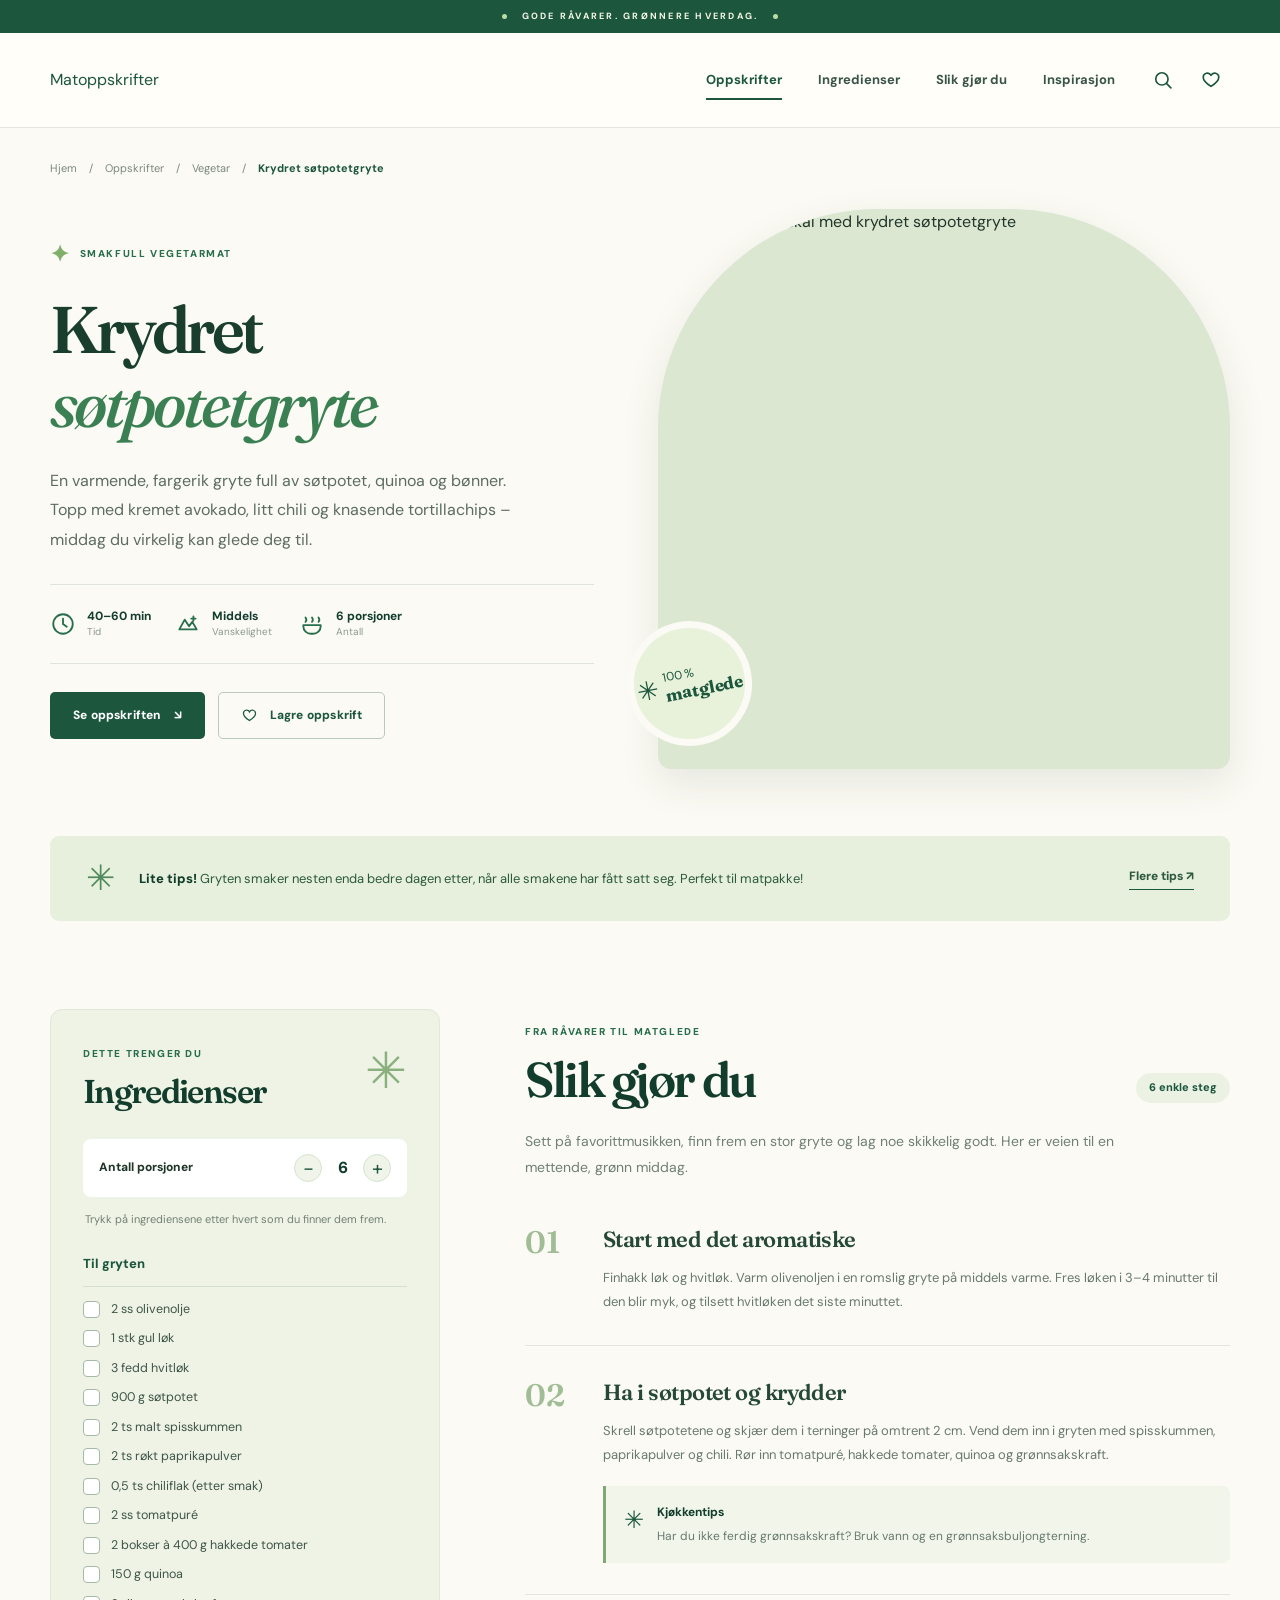
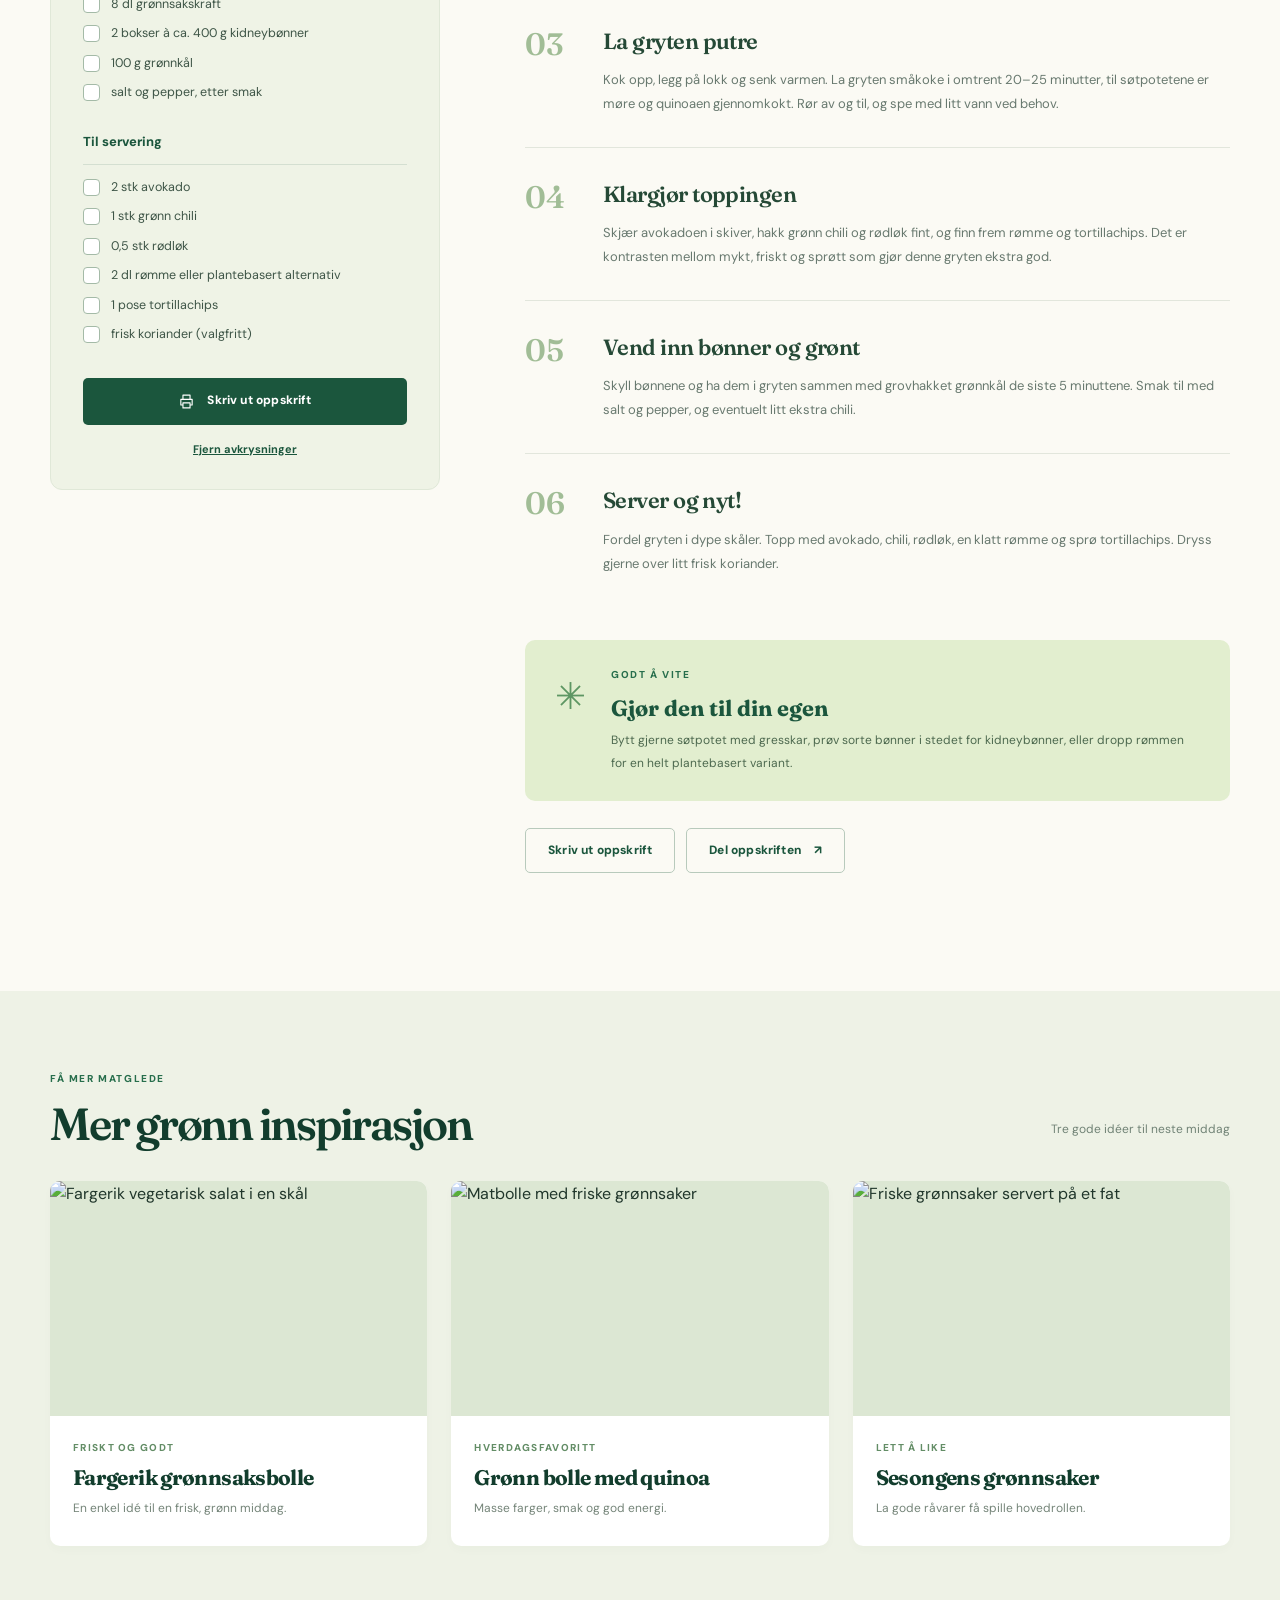
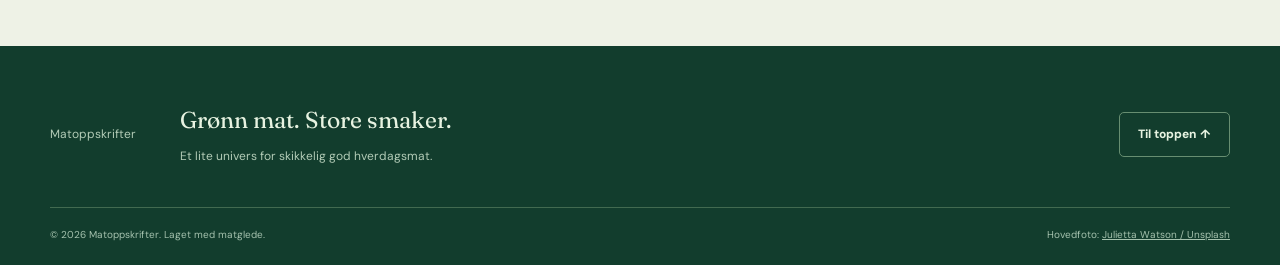
==== index.html @ de74b414 "Rename site to Matoppskrifter and remove logo" ====
<!doctype html>
<html lang="no">
<head>
  <meta charset="utf-8">
  <meta name="viewport" content="width=device-width, initial-scale=1">
  <meta name="theme-color" content="#1f5e42">
  <meta name="description" content="Lag en smakfull, krydret søtpotetgryte med quinoa, bønner og friske toppinger. Se ingredienser, fremgangsmåte og tilpass antall porsjoner.">
  <title>Krydret søtpotetgryte | Matoppskrifter</title>
  <link rel="preconnect" href="https://fonts.googleapis.com">
  <link rel="preconnect" href="https://fonts.gstatic.com" crossorigin>
  <link href="https://fonts.googleapis.com/css2?family=DM+Sans:wght@400;500;600;700&family=Fraunces:opsz,wght@9..144,500;9..144,600;9..144,700&display=swap" rel="stylesheet">
  <link rel="stylesheet" href="styles.css">
  <script src="script.js" defer></script>
</head>
<body>
  <a class="skip-link" href="#hovedinnhold">Hopp til innhold</a>
  <div class="announcement"><span class="announcement__dot" aria-hidden="true"></span> GODE RÅVARER. GRØNNERE HVERDAG. <span class="announcement__dot" aria-hidden="true"></span></div>
  <header class="site-header" id="toppen">
    <div class="header-inner container">
      <a class="brand" href="#toppen" aria-label="Matoppskrifter – til toppen"><span class="brand__name">Matoppskrifter</span></a>
      <nav class="desktop-nav" aria-label="Hovedmeny">
        <a class="nav-link nav-link--active" href="#oppskrift">Oppskrifter</a>
        <a class="nav-link" href="#ingredienser">Ingredienser</a>
        <a class="nav-link" href="#slik-gjor-du">Slik gjør du</a>
        <a class="nav-link" href="#mer-inspirasjon">Inspirasjon</a>
      </nav>
      <div class="header-actions">
        <button id="searchToggle" class="icon-button header-search-toggle" type="button" aria-expanded="false" aria-controls="searchPanel" aria-label="Søk på siden">
          <svg viewBox="0 0 24 24" fill="none" aria-hidden="true"><circle cx="10.8" cy="10.8" r="6.7" stroke="currentColor" stroke-width="1.8"/><path d="m16 16 4.6 4.6" stroke="currentColor" stroke-width="1.8" stroke-linecap="round"/></svg>
        </button>
        <button id="headerFavorite" class="icon-button header-heart" type="button" aria-label="Lagre oppskrift" aria-pressed="false">
          <svg viewBox="0 0 24 24" fill="none" aria-hidden="true"><path d="M20.5 9c0 4.6-8.5 10-8.5 10S3.5 13.6 3.5 9A4.5 4.5 0 0 1 12 6.9 4.5 4.5 0 0 1 20.5 9Z" stroke="currentColor" stroke-width="1.8" stroke-linejoin="round"/></svg>
        </button>
        <button id="menuToggle" class="icon-button mobile-toggle" type="button" aria-label="Åpne meny" aria-expanded="false" aria-controls="mobileNav">
          <svg viewBox="0 0 24 24" fill="none" aria-hidden="true"><path d="M3 7h18M3 12h18M3 17h18" stroke="currentColor" stroke-width="1.8" stroke-linecap="round"/></svg>
        </button>
      </div>
    </div>
    <form id="searchPanel" class="search-panel container" role="search" hidden>
      <label for="siteSearch">Hva leter du etter?</label>
      <div class="search-panel__row"><input id="siteSearch" type="search" placeholder="Søk etter ingrediens eller fremgangsmåte …" autocomplete="off"><button class="btn btn--dark" type="submit">Søk</button></div>
      <p id="searchResult" role="status" aria-live="polite">Søk i denne oppskriften.</p>
    </form>
    <nav id="mobileNav" class="mobile-nav" aria-label="Mobilmeny" hidden>
      <a href="#oppskrift">Oppskrifter</a><a href="#ingredienser">Ingredienser</a><a href="#slik-gjor-du">Slik gjør du</a><a href="#mer-inspirasjon">Inspirasjon</a>
    </nav>
  </header>

  <main id="hovedinnhold">
    <div class="container breadcrumbs" aria-label="Brødsmuler"><a href="#toppen">Hjem</a><span aria-hidden="true">/</span><a href="#mer-inspirasjon">Oppskrifter</a><span aria-hidden="true">/</span><a href="#oppskrift">Vegetar</a><span aria-hidden="true">/</span><span aria-current="page">Krydret søtpotetgryte</span></div>

    <section class="hero container" id="oppskrift" aria-labelledby="recipe-title">
      <div class="hero__copy">
        <div class="eyebrow"><span class="eyebrow__leaf" aria-hidden="true">✦</span> SMAKFULL VEGETARMAT</div>
        <h1 id="recipe-title">Krydret<br><em>søtpotetgryte</em></h1>
        <p class="hero__lead">En varmende, fargerik gryte full av søtpotet, quinoa og bønner. Topp med kremet avokado, litt chili og knasende tortillachips – middag du virkelig kan glede deg til.</p>
        <div class="recipe-facts" aria-label="Oppskriftsinformasjon">
          <div class="fact"><span class="fact__icon" aria-hidden="true"><svg viewBox="0 0 24 24" fill="none"><circle cx="12" cy="12" r="9" stroke="currentColor" stroke-width="1.7"/><path d="M12 7v5l3.5 2.5" stroke="currentColor" stroke-linecap="round" stroke-width="1.7"/></svg></span><span><strong>40–60 min</strong><small>Tid</small></span></div>
          <div class="fact"><span class="fact__icon" aria-hidden="true"><svg viewBox="0 0 24 24" fill="none"><path d="M4 17 9 8l4 6 3-4 4 7H4Z" stroke="currentColor" stroke-width="1.7" stroke-linejoin="round"/><path d="M17 5v4M15 7h4" stroke="currentColor" stroke-width="1.7" stroke-linecap="round"/></svg></span><span><strong>Middels</strong><small>Vanskelighet</small></span></div>
          <div class="fact"><span class="fact__icon" aria-hidden="true"><svg viewBox="0 0 24 24" fill="none"><path d="M4 13h16v1a7 7 0 0 1-7 7h-2a7 7 0 0 1-7-7v-1ZM6 10c1-1 1-2.5 0-4M12 10c1-1 1-2.5 0-4M18 10c1-1 1-2.5 0-4" stroke="currentColor" stroke-linecap="round" stroke-linejoin="round" stroke-width="1.7"/></svg></span><span><strong><span id="factServings">6</span> porsjoner</strong><small>Antall</small></span></div>
        </div>
        <div class="hero__buttons">
          <a class="btn btn--dark" href="#ingredienser">Se oppskriften <span aria-hidden="true">↘</span></a>
          <button class="btn btn--outline" id="saveRecipe" type="button" aria-pressed="false"><svg viewBox="0 0 24 24" fill="none" aria-hidden="true"><path d="M20.5 9c0 4.6-8.5 10-8.5 10S3.5 13.6 3.5 9A4.5 4.5 0 0 1 12 6.9 4.5 4.5 0 0 1 20.5 9Z" stroke="currentColor" stroke-width="1.8"/></svg><span id="saveLabel">Lagre oppskrift</span></button>
        </div>
      </div>
      <div class="hero__image-wrap">
        <img id="heroImage" class="hero__image" src="https://unsplash.com/photos/brPldWJ0jBQ/download?force=true&amp;w=1400" alt="En innbydende skål med krydret søtpotetgryte" fetchpriority="high">
        <div class="hero__image-tag"><span class="tag-sprout" aria-hidden="true">✳</span><span>100 %<br><strong>matglede</strong></span></div>
      </div>
    </section>

    <section class="quick-note container" aria-label="Tips fra kjøkkenet"><div class="quick-note__icon" aria-hidden="true">✳</div><p><strong>Lite tips!</strong> Gryten smaker nesten enda bedre dagen etter, når alle smakene har fått satt seg. Perfekt til matpakke!</p><a href="#kokketips">Flere tips <span aria-hidden="true">↗</span></a></section>

    <div class="recipe-layout container">
      <aside class="ingredients" id="ingredienser" aria-labelledby="ingredients-title">
        <div class="ingredients__top"><div><p class="section-kicker">DETTE TRENGER DU</p><h2 id="ingredients-title">Ingredienser</h2></div><span class="ingredients__drawing" aria-hidden="true">✳</span></div>
        <div class="servings-control"><span>Antall porsjoner</span><div class="stepper" role="group" aria-label="Velg antall porsjoner"><button id="minusServing" type="button" aria-label="Færre porsjoner">−</button><output id="servingsOutput" aria-live="polite">6</output><button id="plusServing" type="button" aria-label="Flere porsjoner">+</button></div></div>
        <p class="ingredient-hint">Trykk på ingrediensene etter hvert som du finner dem frem.</p>
        <div id="ingredientGroups" class="ingredient-groups"></div>
        <div class="ingredients__actions"><button class="btn btn--dark btn--full" type="button" id="printIngredients"><svg viewBox="0 0 24 24" fill="none" aria-hidden="true"><path d="M7 9V3h10v6M7 17H4V9h16v8h-3M7 14h10v7H7v-7Z" stroke="currentColor" stroke-width="1.6" stroke-linecap="round" stroke-linejoin="round"/></svg> Skriv ut oppskrift</button><button class="text-button" type="button" id="resetChecklist">Fjern avkrysninger</button></div>
      </aside>

      <article class="instructions" id="slik-gjor-du" aria-labelledby="instructions-title">
        <p class="section-kicker">FRA RÅVARER TIL MATGLEDE</p>
        <div class="instructions__head"><h2 id="instructions-title">Slik gjør du</h2><span class="instructions__count">6 enkle steg</span></div>
        <p class="instructions__intro">Sett på favorittmusikken, finn frem en stor gryte og lag noe skikkelig godt. Her er veien til en mettende, grønn middag.</p>
        <div class="steps">
          <section class="step" id="steg-1"><div class="step__number">01</div><div class="step__body"><h3>Start med det aromatiske</h3><p>Finhakk løk og hvitløk. Varm olivenoljen i en romslig gryte på middels varme. Fres løken i 3–4 minutter til den blir myk, og tilsett hvitløken det siste minuttet.</p></div></section>
          <section class="step" id="steg-2"><div class="step__number">02</div><div class="step__body"><h3>Ha i søtpotet og krydder</h3><p>Skrell søtpotetene og skjær dem i terninger på omtrent 2 cm. Vend dem inn i gryten med spisskummen, paprikapulver og chili. Rør inn tomatpuré, hakkede tomater, quinoa og grønnsakskraft.</p><div class="inline-tip"><span aria-hidden="true">✳</span><p><strong>Kjøkkentips</strong> Har du ikke ferdig grønnsakskraft? Bruk vann og en grønnsaksbuljongterning.</p></div></div></section>
          <section class="step" id="steg-3"><div class="step__number">03</div><div class="step__body"><h3>La gryten putre</h3><p>Kok opp, legg på lokk og senk varmen. La gryten småkoke i omtrent 20–25 minutter, til søtpotetene er møre og quinoaen gjennomkokt. Rør av og til, og spe med litt vann ved behov.</p></div></section>
          <section class="step" id="steg-4"><div class="step__number">04</div><div class="step__body"><h3>Klargjør toppingen</h3><p>Skjær avokadoen i skiver, hakk grønn chili og rødløk fint, og finn frem rømme og tortillachips. Det er kontrasten mellom mykt, friskt og sprøtt som gjør denne gryten ekstra god.</p></div></section>
          <section class="step" id="steg-5"><div class="step__number">05</div><div class="step__body"><h3>Vend inn bønner og grønt</h3><p>Skyll bønnene og ha dem i gryten sammen med grovhakket grønnkål de siste 5 minuttene. Smak til med salt og pepper, og eventuelt litt ekstra chili.</p></div></section>
          <section class="step step--last" id="steg-6"><div class="step__number">06</div><div class="step__body"><h3>Server og nyt!</h3><p>Fordel gryten i dype skåler. Topp med avokado, chili, rødløk, en klatt rømme og sprø tortillachips. Dryss gjerne over litt frisk koriander.</p></div></section>
        </div>
        <div class="finish-card" id="kokketips"><div class="finish-card__flower" aria-hidden="true">✳</div><div><p class="section-kicker">GODT Å VITE</p><h3>Gjør den til din egen</h3><p>Bytt gjerne søtpotet med gresskar, prøv sorte bønner i stedet for kidneybønner, eller dropp rømmen for en helt plantebasert variant.</p></div></div>
        <div class="article-bottom-actions"><button type="button" class="btn btn--outline" id="printRecipe">Skriv ut oppskrift</button><button type="button" class="btn btn--outline" id="shareRecipe">Del oppskriften <span aria-hidden="true">↗</span></button></div>
      </article>
    </div>

    <section class="more-recipes" id="mer-inspirasjon" aria-labelledby="inspiration-title"><div class="container"><div class="more-recipes__heading"><div><p class="section-kicker">FÅ MER MATGLEDE</p><h2 id="inspiration-title">Mer grønn inspirasjon</h2></div><p>Tre gode idéer til neste middag</p></div><div class="recipe-cards">
      <article class="recipe-card"><div class="recipe-card__photo"><img loading="lazy" src="https://images.unsplash.com/photo-1512621776951-a57141f2eefd?auto=format&amp;fit=crop&amp;w=720&amp;q=80" alt="Fargerik vegetarisk salat i en skål"></div><div class="recipe-card__text"><span>FRISKT OG GODT</span><h3>Fargerik grønnsaksbolle</h3><p>En enkel idé til en frisk, grønn middag.</p></div></article>
      <article class="recipe-card"><div class="recipe-card__photo"><img loading="lazy" src="https://images.unsplash.com/photo-1546069901-ba9599a7e63c?auto=format&amp;fit=crop&amp;w=720&amp;q=80" alt="Matbolle med friske grønnsaker"></div><div class="recipe-card__text"><span>HVERDAGSFAVORITT</span><h3>Grønn bolle med quinoa</h3><p>Masse farger, smak og god energi.</p></div></article>
      <article class="recipe-card"><div class="recipe-card__photo"><img loading="lazy" src="https://images.unsplash.com/photo-1547592180-85f173990554?auto=format&amp;fit=crop&amp;w=720&amp;q=80" alt="Friske grønnsaker servert på et fat"></div><div class="recipe-card__text"><span>LETT Å LIKE</span><h3>Sesongens grønnsaker</h3><p>La gode råvarer få spille hovedrollen.</p></div></article>
    </div></div></section>
  </main>

  <footer class="site-footer"><div class="container footer-main"><a class="brand brand--footer" href="#toppen"><span class="brand__name">Matoppskrifter</span></a><div><p>Grønn mat. Store smaker.</p><span>Et lite univers for skikkelig god hverdagsmat.</span></div><a href="#toppen" class="back-to-top">Til toppen ↑</a></div><div class="container footer-bottom"><span>© <span id="year"></span> Matoppskrifter. Laget med matglede.</span><span>Hovedfoto: <a href="https://unsplash.com/photos/brPldWJ0jBQ" target="_blank" rel="noopener noreferrer">Julietta Watson / Unsplash</a></span></div></footer>
  <div id="toast" class="toast" role="status" aria-live="polite"></div>
</body>
</html>
---- styles.css ----
:root{
  --green:#1b563d;--green-2:#276e4c;--deep:#123d2d;--lime:#d7ebba;
  --cream:#fbfaf4;--ivory:#f5f4e9;--sage:#edf3e6;--border:#dedfd4;
  --ink:#20362b;--muted:#61736a;--white:#fff;--shadow:0 18px 50px rgba(28,65,42,.10);
  --serif:"Fraunces",Georgia,serif;--sans:"DM Sans",Arial,sans-serif;
}
*{box-sizing:border-box}
html{scroll-behavior:smooth;scroll-padding-top:110px}
body{margin:0;background:var(--cream);color:var(--ink);font:16px/1.6 var(--sans);-webkit-font-smoothing:antialiased}
button,input{font:inherit}
button{cursor:pointer}
a{color:inherit;text-decoration:none}
img,svg{display:block;max-width:100%}
a:focus-visible,button:focus-visible,input:focus-visible{outline:3px solid #87b96f;outline-offset:4px}
[hidden]{display:none!important}
.container{width:min(1180px,calc(100% - 64px));margin-inline:auto}
.skip-link{position:absolute;left:12px;top:-90px;background:var(--deep);color:white;padding:12px 20px;z-index:1000}
.skip-link:focus{top:12px}
.announcement{height:33px;display:flex;align-items:center;justify-content:center;gap:15px;background:var(--green);color:#f5f7e9;font-size:9px;font-weight:700;letter-spacing:.25em}
.announcement__dot{width:5px;height:5px;background:#b9dda5;border-radius:50%}
.site-header{position:relative;z-index:20;background:#fffef9;border-bottom:1px solid #e5e7dd}
.header-inner{min-height:94px;display:flex;align-items:center;justify-content:space-between;gap:28px}
.brand{display:flex;align-items:center;gap:9px;flex-shrink:0;color:var(--green)}
.brand__icon{display:grid;place-items:center;width:49px;height:49px}
.brand__icon svg{width:46px;height:46px}
.brand__words{display:flex;flex-direction:column;line-height:.9}
.brand__words strong{font-family:var(--serif);font-size:33px;font-weight:700;letter-spacing:-.065em}
.brand__words small{font-size:9px;font-weight:700;letter-spacing:.36em;margin-top:7px}
.desktop-nav{display:flex;align-items:center;gap:36px;margin-left:auto}
.nav-link{position:relative;white-space:nowrap;font-weight:700;color:#395448;font-size:13px;padding:12px 0;transition:color .2s}
.nav-link:hover,.nav-link--active{color:var(--green)}
.nav-link--active:after,.nav-link:hover:after{content:"";position:absolute;left:0;bottom:2px;width:100%;height:2px;background:var(--green)}
.header-actions{display:flex;gap:9px;align-items:center}
.icon-button{display:grid;place-items:center;width:39px;height:39px;border:0;background:transparent;color:var(--green);border-radius:50%;transition:background .2s}
.icon-button:hover{background:var(--sage)}
.icon-button svg{width:22px;height:22px}
.header-heart[aria-pressed="true"] svg{fill:#c3deaf}
.mobile-toggle{display:none}
.search-panel{padding:0 0 20px}
.search-panel label{display:block;font-size:12px;font-weight:800;margin-bottom:7px}
.search-panel__row{display:flex;gap:10px}
.search-panel input{width:100%;padding:13px 17px;background:#fff;border:1px solid var(--border);border-radius:9px}
.search-panel p{font-size:12px;margin:6px 0 0;color:var(--muted)}
.mobile-nav{padding:10px 30px 20px;border-top:1px solid var(--border);background:#fff}
.mobile-nav a{display:block;padding:11px 0;border-bottom:1px solid var(--border);font-weight:700}
.breadcrumbs{min-height:81px;display:flex;align-items:center;gap:12px;flex-wrap:wrap;color:#7a8880;font-size:11px}
.breadcrumbs a:hover{color:var(--green);text-decoration:underline}
.breadcrumbs [aria-current]{color:var(--green);font-weight:700}
.hero{display:grid;grid-template-columns:1fr 1.05fr;gap:64px;align-items:center;padding-bottom:67px}
.hero__copy{padding:19px 0 22px}
.eyebrow,.section-kicker{font-size:10px;color:var(--green-2);font-weight:800;letter-spacing:.16em}
.eyebrow{display:flex;align-items:center;gap:9px;margin-bottom:21px}
.eyebrow__leaf{color:#7faf6b;font-size:23px}
.hero h1{font-family:var(--serif);font-size:clamp(48px,5.15vw,77px);line-height:1.12;letter-spacing:-.055em;font-weight:600;margin:0 0 25px;color:#193e2d}
.hero h1 em{font-weight:500;color:#3b8053}
.hero__lead{font-size:16px;line-height:1.84;max-width:490px;color:#5c6d60;margin:0 0 30px}
.recipe-facts{display:flex;gap:24px;align-items:center;flex-wrap:wrap;padding:23px 0;border-top:1px solid #dfe5d9;border-bottom:1px solid #dfe5d9;margin-bottom:28px}
.fact{display:flex;align-items:center;gap:9px;min-width:100px}
.fact__icon{width:28px;color:var(--green-2)}
.fact__icon svg{width:26px;height:26px}
.fact strong{display:block;color:var(--deep);font-size:12px;line-height:1.35}
.fact small{display:block;color:#8b9990;font-size:10px}
.hero__buttons{display:flex;gap:13px;flex-wrap:wrap}
.btn{border:1px solid transparent;border-radius:5px;display:inline-flex;justify-content:center;align-items:center;gap:12px;padding:14px 22px;font-size:12px;letter-spacing:.015em;font-weight:800;line-height:1.3;white-space:nowrap;transition:background .2s,transform .2s,color .2s}
.btn:hover{transform:translateY(-2px)}
.btn--dark{background:var(--green);color:#fff}
.btn--dark:hover{background:var(--deep)}
.btn--outline{color:var(--green);background:transparent;border-color:#b8cabc}
.btn--outline:hover{background:#f0f6e9}
.btn svg{height:17px;width:17px}
.btn[aria-pressed="true"]{background:var(--sage)}
.hero__image-wrap{position:relative;min-height:560px;height:100%;max-height:635px}
.hero__image{width:100%;height:100%;min-height:560px;object-fit:cover;border-radius:220px 220px 13px 13px;background:#dce7d1;box-shadow:0 14px 38px rgba(35,73,46,.1)}
.hero__image-tag{position:absolute;bottom:23px;left:-31px;background:#e8f1da;width:125px;height:125px;display:flex;align-items:center;justify-content:center;gap:5px;border:7px solid var(--cream);border-radius:50%;transform:rotate(-11deg);color:var(--green);font-size:12px;line-height:1.15}
.hero__image-tag strong{font-family:var(--serif);font-size:17px;font-weight:700}
.tag-sprout{font-size:26px}
.quick-note{background:#e7f0dc;display:flex;align-items:center;gap:24px;padding:25px 36px;margin-bottom:88px;border-radius:9px;color:#2d5a3c}
.quick-note__icon{font-size:35px;line-height:1;color:#508b5d}
.quick-note p{font-size:13px;line-height:1.65;margin:0;flex:1}
.quick-note p strong{font-weight:800;color:var(--deep)}
.quick-note a{white-space:nowrap;font-size:12px;font-weight:800;border-bottom:1px solid var(--green);padding-bottom:3px}
.recipe-layout{display:grid;grid-template-columns:390px minmax(0,1fr);gap:85px;align-items:start;padding-bottom:118px}
.ingredients{background:#eff3e6;border:1px solid #e0e8d8;border-radius:12px;padding:36px 32px 30px;position:relative}
.ingredients__top{display:flex;justify-content:space-between;align-items:start;gap:12px}
.section-kicker{margin:0 0 10px}
.ingredients h2,.instructions h2,.more-recipes h2{font-family:var(--serif);font-weight:600;letter-spacing:-.05em;line-height:1.2;color:var(--deep)}
.ingredients h2{font-size:33px;margin:0 0 27px}
.ingredients__drawing{font-size:50px;color:#8ab17d;line-height:1}
.servings-control{padding:15px 16px;border-radius:8px;background:#fff;display:flex;justify-content:space-between;align-items:center;gap:16px}
.servings-control>span{font-size:12px;font-weight:800}
.stepper{display:flex;align-items:center;gap:12px}
.stepper button{display:grid;place-items:center;background:#f0f4e9;color:var(--green);border:1px solid #d5e3d2;border-radius:50%;width:28px;height:28px;font-size:20px;line-height:1}
.stepper button:hover{background:#dcecd1}
.stepper button:disabled{cursor:not-allowed;opacity:.4}
.stepper output{font-weight:800;color:var(--deep);width:17px;text-align:center}
.ingredient-hint{font-size:11px;color:#718173;margin:14px 2px 26px}
.ingredient-group{margin-bottom:30px}
.ingredient-group h3{font-weight:800;color:var(--green);font-size:13px;margin:0 0 14px;padding-bottom:11px;border-bottom:1px solid #d4dfd1}
.ingredient-item{display:flex;align-items:flex-start;gap:11px;margin:12px 0;cursor:pointer;line-height:1.4;font-size:12.5px;color:#3e5547}
.ingredient-item input{appearance:none;-webkit-appearance:none;flex:0 0 auto;width:17px;height:17px;margin:0;background:#fff;border:1.5px solid #a4baa7;border-radius:4px;cursor:pointer;position:relative}
.ingredient-item input:checked{background:var(--green);border-color:var(--green)}
.ingredient-item input:checked:after{content:"";position:absolute;left:4px;top:1px;width:5px;height:9px;border:solid #fff;border-width:0 2px 2px 0;transform:rotate(45deg)}
.ingredient-item input:checked+span{color:#91a393;text-decoration:line-through}
.ingredient-amount{font-weight:800;color:var(--deep)}
.ingredients__actions{padding-top:4px}
.btn--full{width:100%}
.text-button{display:block;margin:15px auto 0;border:0;background:none;color:var(--green);font-weight:700;font-size:11px;text-decoration:underline}
.instructions{min-width:0;padding-top:15px}
.instructions__head{display:flex;align-items:end;justify-content:space-between;gap:20px}
.instructions h2{font-size:clamp(37px,4vw,49px);margin:0}
.instructions__count{font-size:11px;font-weight:800;background:#ebf2e3;color:var(--green);border-radius:40px;padding:6px 13px;white-space:nowrap;margin-bottom:6px}
.instructions__intro{margin:20px 0 30px;color:#708075;font-size:14px;line-height:1.85;max-width:650px}
.step{display:grid;grid-template-columns:57px 1fr;gap:21px;padding:29px 0 31px;border-bottom:1px solid #e2e6dc}
.step:first-child{padding-top:11px}
.step--last{border-bottom:0}
.step__number{font-family:var(--serif);font-size:31px;font-weight:600;color:#a1bd96;line-height:1.3}
.step h3{font-family:var(--serif);font-size:22px;letter-spacing:-.025em;color:#254936;font-weight:600;margin:0 0 9px}
.step p{margin:0;color:#68796f;font-size:13px;line-height:1.85}
.inline-tip{background:#f2f6ea;border-left:3px solid #80a876;padding:15px 18px;margin-top:19px;display:flex;gap:13px;border-radius:0 7px 7px 0}
.inline-tip>span{font-size:24px;color:var(--green)}
.inline-tip p{font-size:12px}
.inline-tip strong{color:var(--deep);display:block;margin-bottom:2px}
.finish-card{display:flex;gap:25px;background:#e2eecf;padding:27px 30px;border-radius:10px;margin-top:33px}
.finish-card__flower{font-size:37px;color:#5d9663}
.finish-card h3{font-family:var(--serif);font-size:22px;line-height:1.4;color:var(--green);margin:0 0 6px}
.finish-card p:last-child{font-size:12px;color:#4d694f;margin:0;line-height:1.85}
.article-bottom-actions{display:flex;gap:11px;flex-wrap:wrap;margin-top:27px}
.more-recipes{background:#eef2e6;padding:80px 0 100px}
.more-recipes__heading{display:flex;align-items:end;justify-content:space-between;margin-bottom:30px;gap:20px}
.more-recipes h2{font-size:clamp(33px,4vw,45px);margin:0}
.more-recipes__heading>p{font-size:12px;color:#718376}
.recipe-cards{display:grid;grid-template-columns:repeat(3,minmax(0,1fr));gap:24px}
.recipe-card{background:#fff;border-radius:10px;overflow:hidden;box-shadow:0 4px 10px rgba(35,67,40,.025)}
.recipe-card__photo{height:235px;background:#dce7d3;overflow:hidden}
.recipe-card__photo img{width:100%;height:100%;object-fit:cover;transition:transform .3s}
.recipe-card:hover img{transform:scale(1.035)}
.recipe-card__text{padding:24px 23px 28px}
.recipe-card__text span{display:block;font-size:10px;letter-spacing:.13em;font-weight:800;color:#638d66;margin-bottom:8px}
.recipe-card__text h3{font-family:var(--serif);font-size:21px;line-height:1.25;letter-spacing:-.03em;color:var(--deep);margin:0 0 8px}
.recipe-card__text p{font-size:12px;color:#758579;line-height:1.6;margin:0}
.site-footer{background:var(--deep);color:#e7f3e1}
.footer-main{padding:56px 0 40px;display:flex;align-items:center;gap:44px}
.brand--footer{color:#f0f8e9}
.brand--footer .brand__icon{font-size:40px}
.footer-main>div{flex:1}
.footer-main p{font-family:var(--serif);font-size:23px;margin:0 0 3px}
.footer-main span:not(.brand__words):not(.brand__icon){font-size:12px;color:#b2cbb6}
.back-to-top{font-size:12px;font-weight:800;border:1px solid #678e71;padding:12px 18px;border-radius:5px}
.back-to-top:hover{background:#285a3c}
.footer-bottom{border-top:1px solid #426a50;padding:19px 0 22px;display:flex;justify-content:space-between;gap:20px;flex-wrap:wrap;color:#a5c2ae;font-size:10px}
.footer-bottom a{text-decoration:underline}
.toast{position:fixed;bottom:22px;left:50%;transform:translate(-50%,14px);border-radius:7px;padding:12px 20px;background:#1b563d;color:#fff;box-shadow:var(--shadow);font-size:13px;font-weight:700;z-index:90;opacity:0;pointer-events:none;transition:opacity .25s,transform .25s;max-width:calc(100% - 30px);text-align:center}
.toast--visible{opacity:1;transform:translate(-50%,0)}
@media(max-width:1050px){
  .desktop-nav{gap:19px}
  .hero{gap:35px}
  .hero h1{font-size:clamp(44px,5.2vw,64px)}
  .recipe-layout{grid-template-columns:335px minmax(0,1fr);gap:46px}
  .ingredients{padding:30px 24px}
  .recipe-facts{gap:15px}
  .hero__image-wrap,.hero__image{min-height:510px}
}
@media(max-width:760px){
  html{scroll-padding-top:70px}
  .container{width:min(100% - 34px,560px)}
  .announcement{font-size:8px;height:30px;letter-spacing:.14em}
  .header-inner{min-height:74px}
  .brand__icon{width:38px;height:38px}
  .brand__icon svg{width:38px;height:38px}
  .brand__words strong{font-size:26px}
  .brand__words small{font-size:7px}
  .desktop-nav{display:none}
  .mobile-toggle{display:grid}
  .breadcrumbs{min-height:61px;font-size:10px;gap:8px}
  .hero{grid-template-columns:1fr;gap:25px;padding-bottom:41px}
  .hero__copy{padding:0}
  .hero h1{font-size:clamp(45px,9vw,64px)}
  .hero__lead{font-size:14px;margin-bottom:23px}
  .recipe-facts{gap:13px;justify-content:space-between;margin-bottom:22px}
  .fact{min-width:auto;gap:6px}
  .fact__icon,.fact__icon svg{width:22px;height:22px}
  .fact strong{font-size:10px}
  .fact small{font-size:9px}
  .hero__image-wrap{min-height:340px;height:390px;max-height:none;margin-top:8px}
  .hero__image{height:100%;min-height:0;border-radius:180px 180px 12px 12px}
  .hero__image-tag{left:-8px;bottom:15px;width:95px;height:95px;border-width:5px;font-size:10px}
  .hero__image-tag strong{font-size:13px}
  .quick-note{padding:20px 21px;margin-bottom:55px;gap:11px;align-items:start;flex-wrap:wrap}
  .quick-note__icon{font-size:24px}
  .quick-note p{font-size:12px;flex:1 1 70%}
  .quick-note a{margin-left:35px}
  .recipe-layout{display:flex;flex-direction:column;gap:48px;padding-bottom:70px}
  .ingredients{width:100%}
  .instructions{padding-top:0;width:100%}
  .instructions__intro{margin:14px 0 22px}
  .step{grid-template-columns:46px 1fr;gap:11px;padding:23px 0}
  .step__number{font-size:27px}
  .step h3{font-size:21px}
  .more-recipes{padding:55px 0 70px}
  .more-recipes__heading{align-items:start;flex-direction:column;gap:0}
  .recipe-cards{grid-template-columns:1fr;gap:18px}
  .recipe-card__photo{height:230px}
  .footer-main{flex-wrap:wrap;gap:22px;padding:40px 0}
  .footer-main>div{flex:1 1 60%}
  .back-to-top{margin-left:auto}
}
@media(max-width:400px){
  .container{width:calc(100% - 28px)}
  .hero__buttons .btn{flex:1}
  .btn{padding:12px 15px}
  .recipe-facts{gap:8px}
  .fact__icon{display:none}
  .ingredients{padding:28px 21px}
  .ingredients h2{font-size:29px}
  .hero__image-wrap{height:330px;min-height:330px}
  .finish-card{padding:20px;gap:14px}
}
@media(prefers-reduced-motion:reduce){
  *,*:before,*:after{scroll-behavior:auto!important;transition-duration:.01ms!important;animation-duration:.01ms!important}
}
@media print{
  @page{margin:16mm}
  body{background:#fff;color:#111;font-size:11pt}
  .announcement,.site-header,.breadcrumbs,.hero__image-wrap,.hero__buttons,.quick-note,.more-recipes,.site-footer,.toast,.ingredients__actions,.article-bottom-actions,.servings-control,.ingredient-hint{display:none!important}
  .container{width:100%;max-width:none}
  .hero{display:block;padding:0 0 10px}
  .hero h1{font-size:32pt;margin:0 0 10px}
  .hero__lead{max-width:none}
  .recipe-facts{padding:5px 0;margin-bottom:15px}
  .recipe-layout{display:block;padding:0}
  .ingredients{padding:0;background:#fff;border:0;margin-bottom:20px}
  .ingredients h2{font-size:23pt;margin:0 0 9px}
  .ingredient-group{display:inline-block;vertical-align:top;width:46%;margin:0 3% 14px 0}
  .ingredient-item{margin:5px 0}
  .ingredients__drawing,.inline-tip,.finish-card{display:none}
  .instructions h2{font-size:24pt}
  .instructions__intro{margin:5px 0}
  .step{padding:9px 0;break-inside:avoid}
  .step p{font-size:10pt}
  .step h3{font-size:12pt}
}
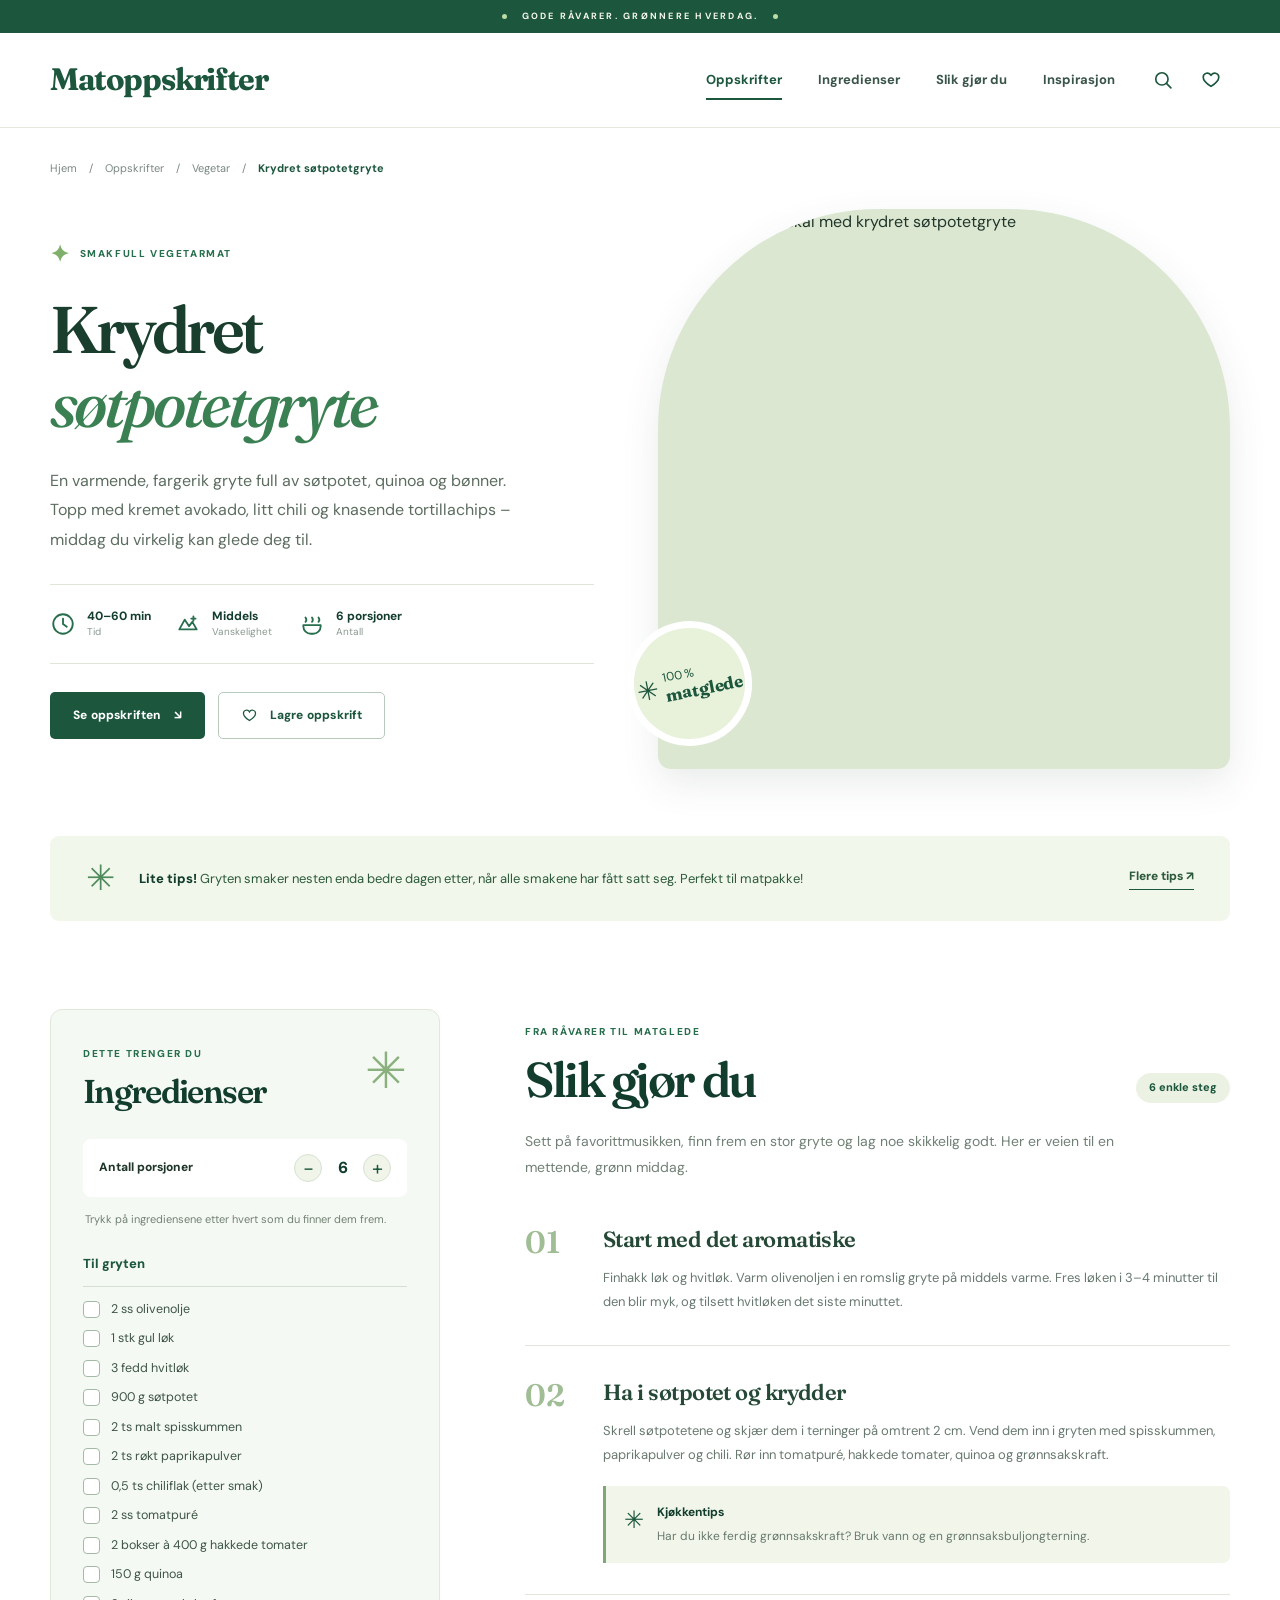
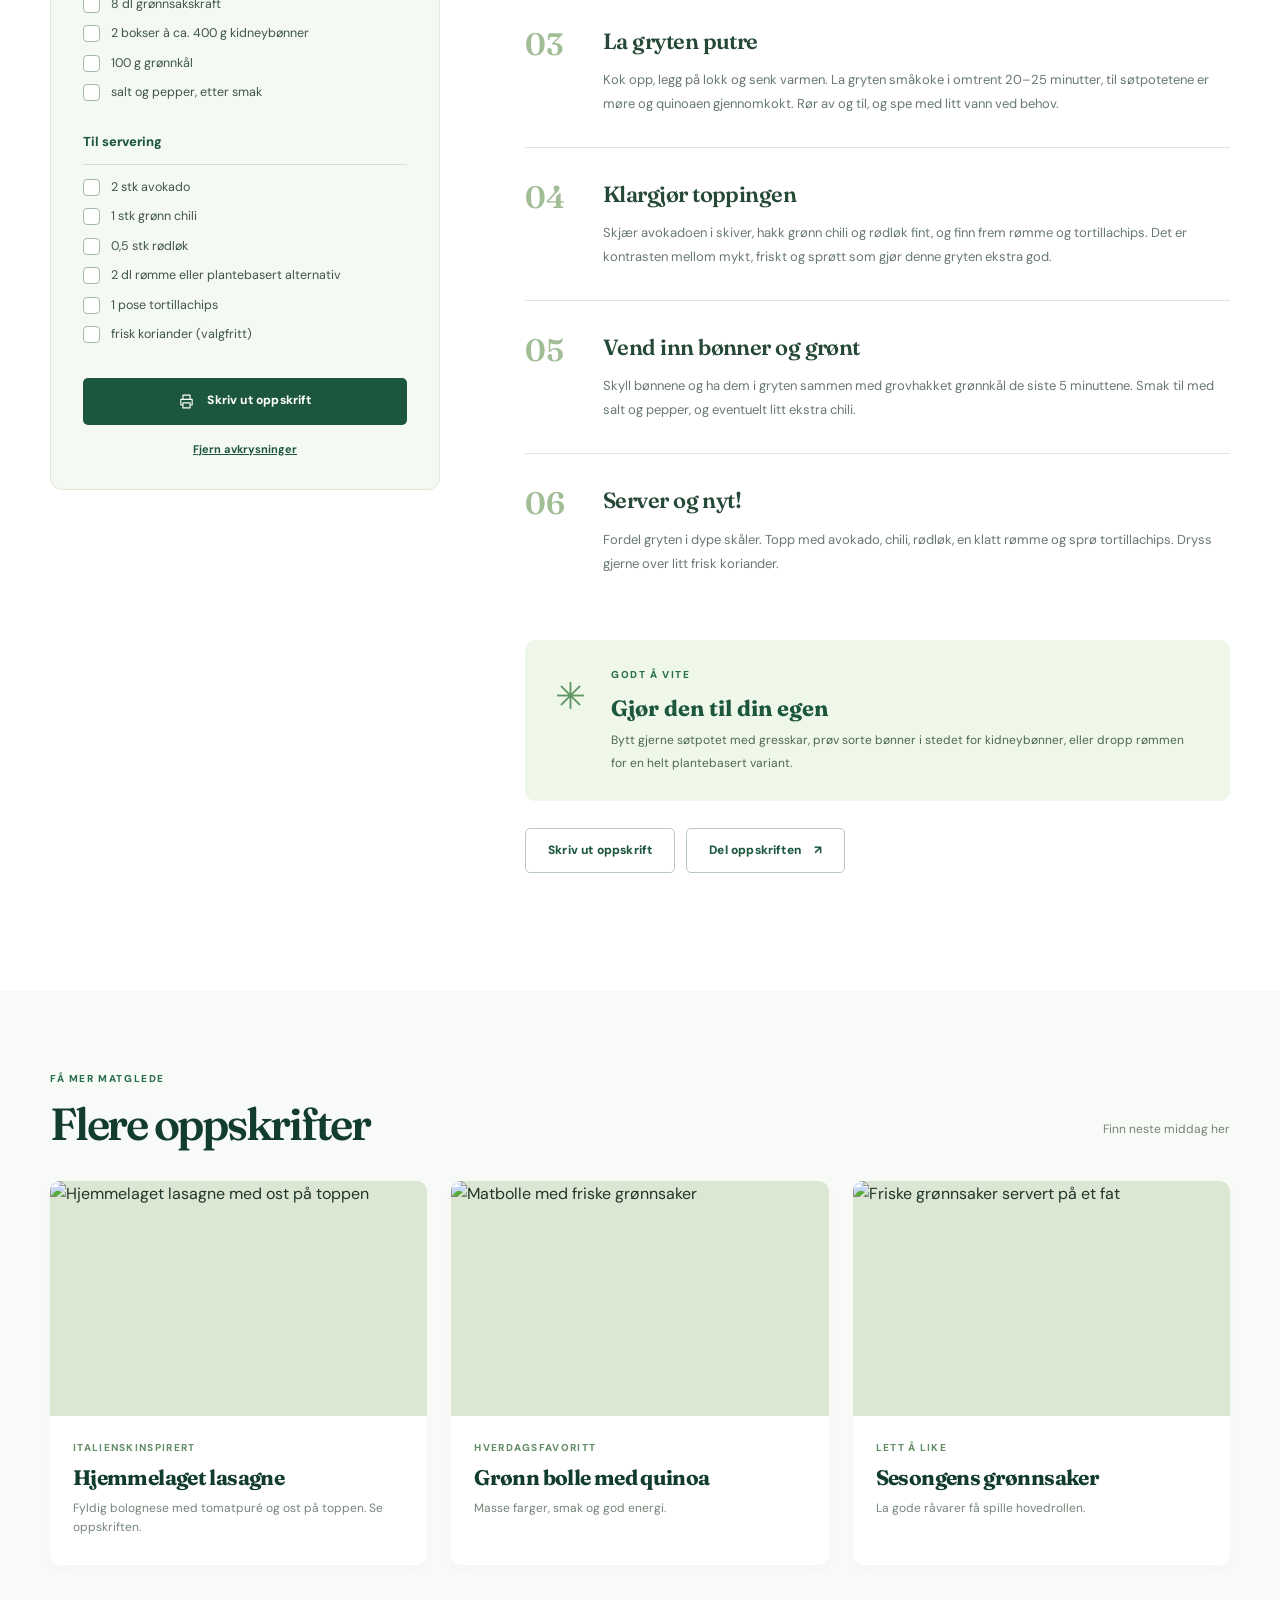
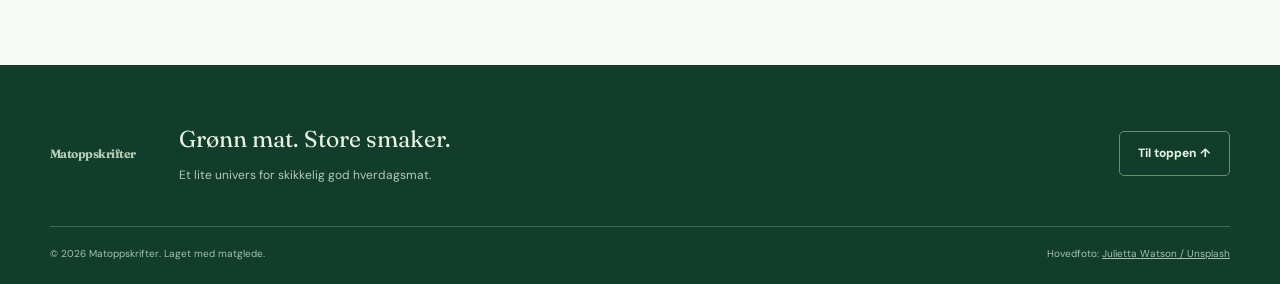
==== commit 54cbaf79: "Lenk til lasagne fra Matoppskrifter-forsiden" ====
--- a/index.html
+++ b/index.html
@@ -98,8 +98,8 @@
       </article>
     </div>
 
-    <section class="more-recipes" id="mer-inspirasjon" aria-labelledby="inspiration-title"><div class="container"><div class="more-recipes__heading"><div><p class="section-kicker">FÅ MER MATGLEDE</p><h2 id="inspiration-title">Mer grønn inspirasjon</h2></div><p>Tre gode idéer til neste middag</p></div><div class="recipe-cards">
-      <article class="recipe-card"><div class="recipe-card__photo"><img loading="lazy" src="https://images.unsplash.com/photo-1512621776951-a57141f2eefd?auto=format&amp;fit=crop&amp;w=720&amp;q=80" alt="Fargerik vegetarisk salat i en skål"></div><div class="recipe-card__text"><span>FRISKT OG GODT</span><h3>Fargerik grønnsaksbolle</h3><p>En enkel idé til en frisk, grønn middag.</p></div></article>
+    <section class="more-recipes" id="mer-inspirasjon" aria-labelledby="inspiration-title"><div class="container"><div class="more-recipes__heading"><div><p class="section-kicker">FÅ MER MATGLEDE</p><h2 id="inspiration-title">Flere oppskrifter</h2></div><p>Finn neste middag her</p></div><div class="recipe-cards">
+      <a class="recipe-card" href="lasagne.html" style="text-decoration:none;color:inherit;display:block"><div class="recipe-card__photo"><img loading="lazy" src="https://images.unsplash.com/photo-1574894709920-11b28e7367e3?auto=format&amp;fit=crop&amp;w=720&amp;q=80" alt="Hjemmelaget lasagne med ost på toppen"></div><div class="recipe-card__text"><span>ITALIENSKINSPIRERT</span><h3>Hjemmelaget lasagne</h3><p>Fyldig bolognese med tomatpuré og ost på toppen. Se oppskriften.</p></div></a>
       <article class="recipe-card"><div class="recipe-card__photo"><img loading="lazy" src="https://images.unsplash.com/photo-1546069901-ba9599a7e63c?auto=format&amp;fit=crop&amp;w=720&amp;q=80" alt="Matbolle med friske grønnsaker"></div><div class="recipe-card__text"><span>HVERDAGSFAVORITT</span><h3>Grønn bolle med quinoa</h3><p>Masse farger, smak og god energi.</p></div></article>
       <article class="recipe-card"><div class="recipe-card__photo"><img loading="lazy" src="https://images.unsplash.com/photo-1547592180-85f173990554?auto=format&amp;fit=crop&amp;w=720&amp;q=80" alt="Friske grønnsaker servert på et fat"></div><div class="recipe-card__text"><span>LETT Å LIKE</span><h3>Sesongens grønnsaker</h3><p>La gode råvarer få spille hovedrollen.</p></div></article>
     </div></div></section>
--- a/styles.css
+++ b/styles.css
@@ -1,7 +1,7 @@
 
 :root{
   --green:#1b563d;--green-2:#276e4c;--deep:#123d2d;--lime:#d7ebba;
-  --cream:#fbfaf4;--ivory:#f5f4e9;--sage:#edf3e6;--border:#dedfd4;
+  --cream:#ffffff;--ivory:#fcfdfb;--sage:#f1f7ef;--border:#e4eae3;
   --ink:#20362b;--muted:#61736a;--white:#fff;--shadow:0 18px 50px rgba(28,65,42,.10);
   --serif:"Fraunces",Georgia,serif;--sans:"DM Sans",Arial,sans-serif;
 }
@@ -19,14 +19,10 @@
 .skip-link:focus{top:12px}
 .announcement{height:33px;display:flex;align-items:center;justify-content:center;gap:15px;background:var(--green);color:#f5f7e9;font-size:9px;font-weight:700;letter-spacing:.25em}
 .announcement__dot{width:5px;height:5px;background:#b9dda5;border-radius:50%}
-.site-header{position:relative;z-index:20;background:#fffef9;border-bottom:1px solid #e5e7dd}
+ .site-header{position:relative;z-index:20;background:#ffffff;border-bottom:1px solid #e5e7dd}
 .header-inner{min-height:94px;display:flex;align-items:center;justify-content:space-between;gap:28px}
-.brand{display:flex;align-items:center;gap:9px;flex-shrink:0;color:var(--green)}
-.brand__icon{display:grid;place-items:center;width:49px;height:49px}
-.brand__icon svg{width:46px;height:46px}
-.brand__words{display:flex;flex-direction:column;line-height:.9}
-.brand__words strong{font-family:var(--serif);font-size:33px;font-weight:700;letter-spacing:-.065em}
-.brand__words small{font-size:9px;font-weight:700;letter-spacing:.36em;margin-top:7px}
+.brand{display:inline-flex;align-items:center;flex-shrink:0;color:var(--green)}
+.brand__name{font-family:var(--serif);font-size:31px;font-weight:700;letter-spacing:-.045em;line-height:1.2}
 .desktop-nav{display:flex;align-items:center;gap:36px;margin-left:auto}
 .nav-link{position:relative;white-space:nowrap;font-weight:700;color:#395448;font-size:13px;padding:12px 0;transition:color .2s}
 .nav-link:hover,.nav-link--active{color:var(--green)}
@@ -75,13 +71,13 @@
 .hero__image-tag{position:absolute;bottom:23px;left:-31px;background:#e8f1da;width:125px;height:125px;display:flex;align-items:center;justify-content:center;gap:5px;border:7px solid var(--cream);border-radius:50%;transform:rotate(-11deg);color:var(--green);font-size:12px;line-height:1.15}
 .hero__image-tag strong{font-family:var(--serif);font-size:17px;font-weight:700}
 .tag-sprout{font-size:26px}
-.quick-note{background:#e7f0dc;display:flex;align-items:center;gap:24px;padding:25px 36px;margin-bottom:88px;border-radius:9px;color:#2d5a3c}
+.quick-note{background:#f1f7eb;display:flex;align-items:center;gap:24px;padding:25px 36px;margin-bottom:88px;border-radius:9px;color:#2d5a3c}
 .quick-note__icon{font-size:35px;line-height:1;color:#508b5d}
 .quick-note p{font-size:13px;line-height:1.65;margin:0;flex:1}
 .quick-note p strong{font-weight:800;color:var(--deep)}
 .quick-note a{white-space:nowrap;font-size:12px;font-weight:800;border-bottom:1px solid var(--green);padding-bottom:3px}
 .recipe-layout{display:grid;grid-template-columns:390px minmax(0,1fr);gap:85px;align-items:start;padding-bottom:118px}
-.ingredients{background:#eff3e6;border:1px solid #e0e8d8;border-radius:12px;padding:36px 32px 30px;position:relative}
+.ingredients{background:#f5f9f3;border:1px solid #e0e8d8;border-radius:12px;padding:36px 32px 30px;position:relative}
 .ingredients__top{display:flex;justify-content:space-between;align-items:start;gap:12px}
 .section-kicker{margin:0 0 10px}
 .ingredients h2,.instructions h2,.more-recipes h2{font-family:var(--serif);font-weight:600;letter-spacing:-.05em;line-height:1.2;color:var(--deep)}
@@ -121,12 +117,12 @@
 .inline-tip>span{font-size:24px;color:var(--green)}
 .inline-tip p{font-size:12px}
 .inline-tip strong{color:var(--deep);display:block;margin-bottom:2px}
-.finish-card{display:flex;gap:25px;background:#e2eecf;padding:27px 30px;border-radius:10px;margin-top:33px}
+.finish-card{display:flex;gap:25px;background:#eef7e8;padding:27px 30px;border-radius:10px;margin-top:33px}
 .finish-card__flower{font-size:37px;color:#5d9663}
 .finish-card h3{font-family:var(--serif);font-size:22px;line-height:1.4;color:var(--green);margin:0 0 6px}
 .finish-card p:last-child{font-size:12px;color:#4d694f;margin:0;line-height:1.85}
 .article-bottom-actions{display:flex;gap:11px;flex-wrap:wrap;margin-top:27px}
-.more-recipes{background:#eef2e6;padding:80px 0 100px}
+.more-recipes{background:#f8faf7;padding:80px 0 100px}
 .more-recipes__heading{display:flex;align-items:end;justify-content:space-between;margin-bottom:30px;gap:20px}
 .more-recipes h2{font-size:clamp(33px,4vw,45px);margin:0}
 .more-recipes__heading>p{font-size:12px;color:#718376}
@@ -142,7 +138,7 @@
 .site-footer{background:var(--deep);color:#e7f3e1}
 .footer-main{padding:56px 0 40px;display:flex;align-items:center;gap:44px}
 .brand--footer{color:#f0f8e9}
-.brand--footer .brand__icon{font-size:40px}
+.brand--footer .brand__name{font-size:29px}
 .footer-main>div{flex:1}
 .footer-main p{font-family:var(--serif);font-size:23px;margin:0 0 3px}
 .footer-main span:not(.brand__words):not(.brand__icon){font-size:12px;color:#b2cbb6}
@@ -166,10 +162,7 @@
   .container{width:min(100% - 34px,560px)}
   .announcement{font-size:8px;height:30px;letter-spacing:.14em}
   .header-inner{min-height:74px}
-  .brand__icon{width:38px;height:38px}
-  .brand__icon svg{width:38px;height:38px}
-  .brand__words strong{font-size:26px}
-  .brand__words small{font-size:7px}
+  .brand__name{font-size:clamp(21px,5.6vw,26px)}
   .desktop-nav{display:none}
   .mobile-toggle{display:grid}
   .breadcrumbs{min-height:61px;font-size:10px;gap:8px}
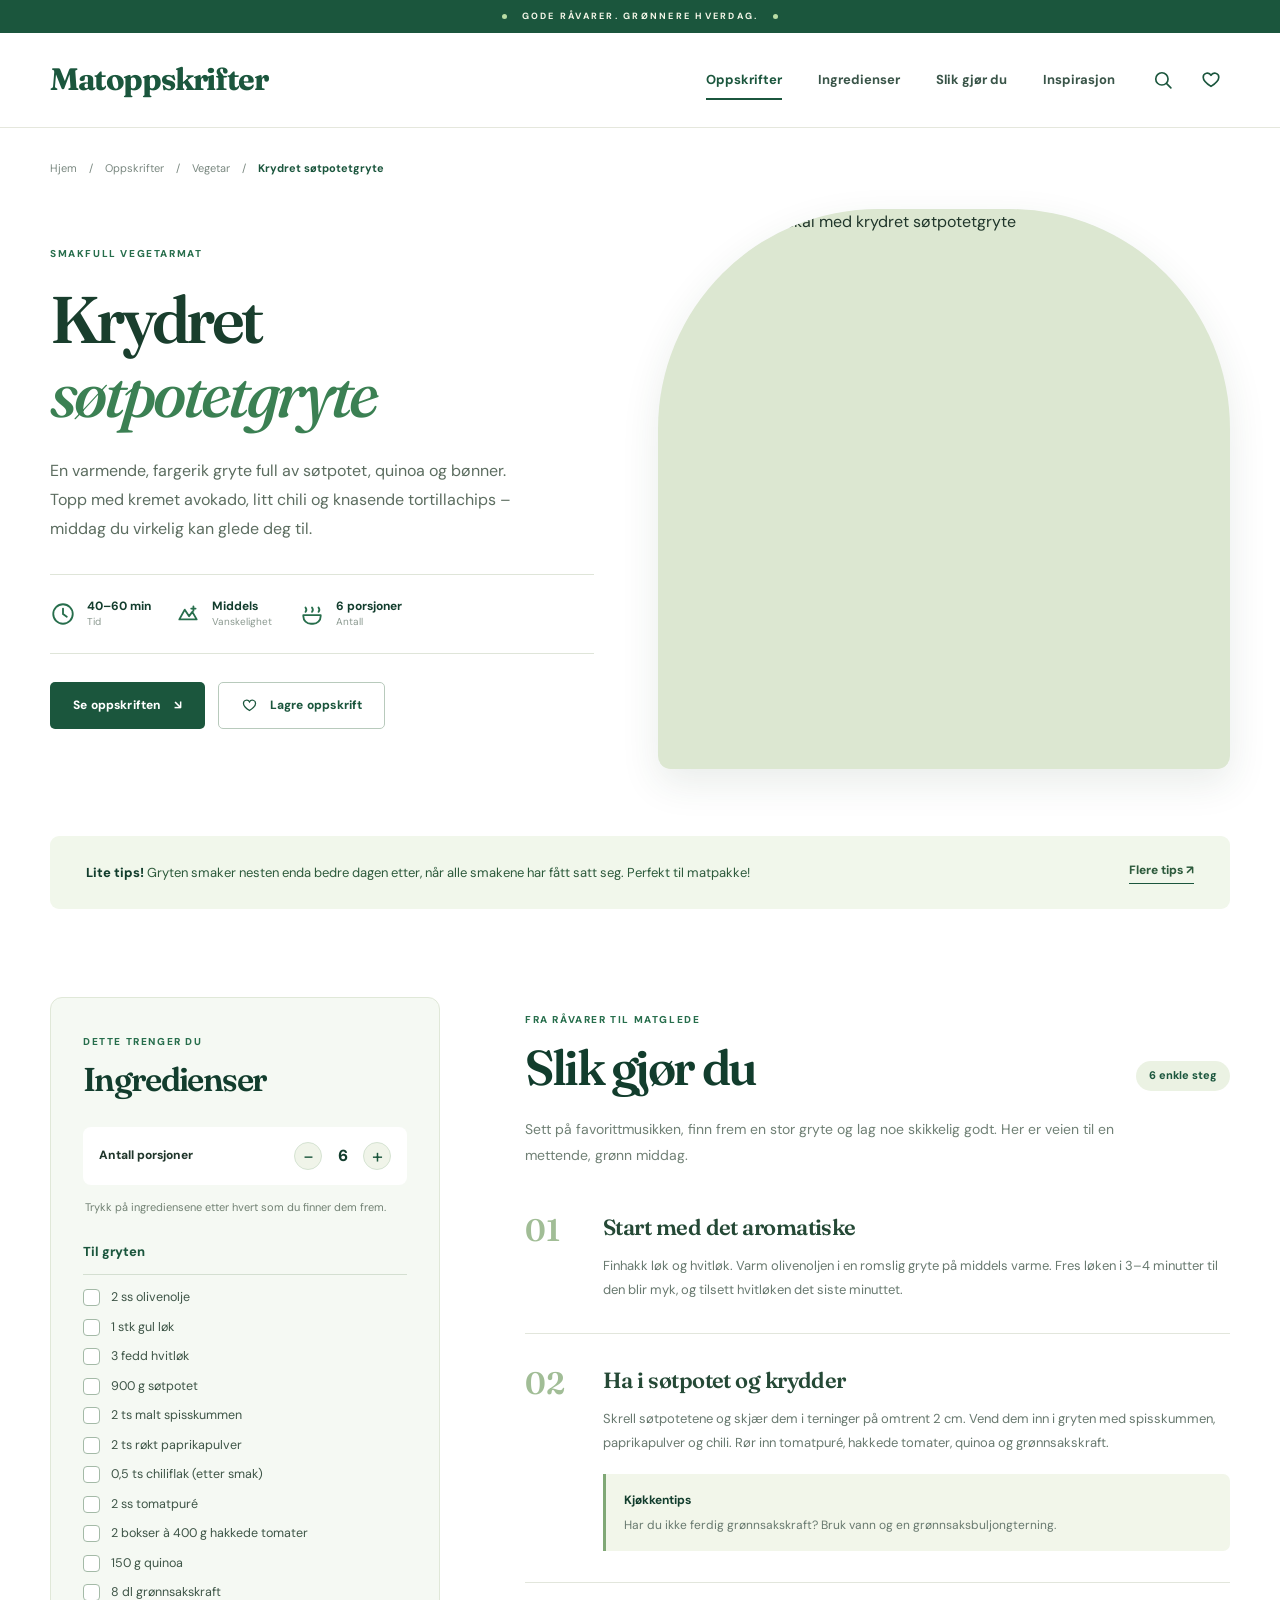
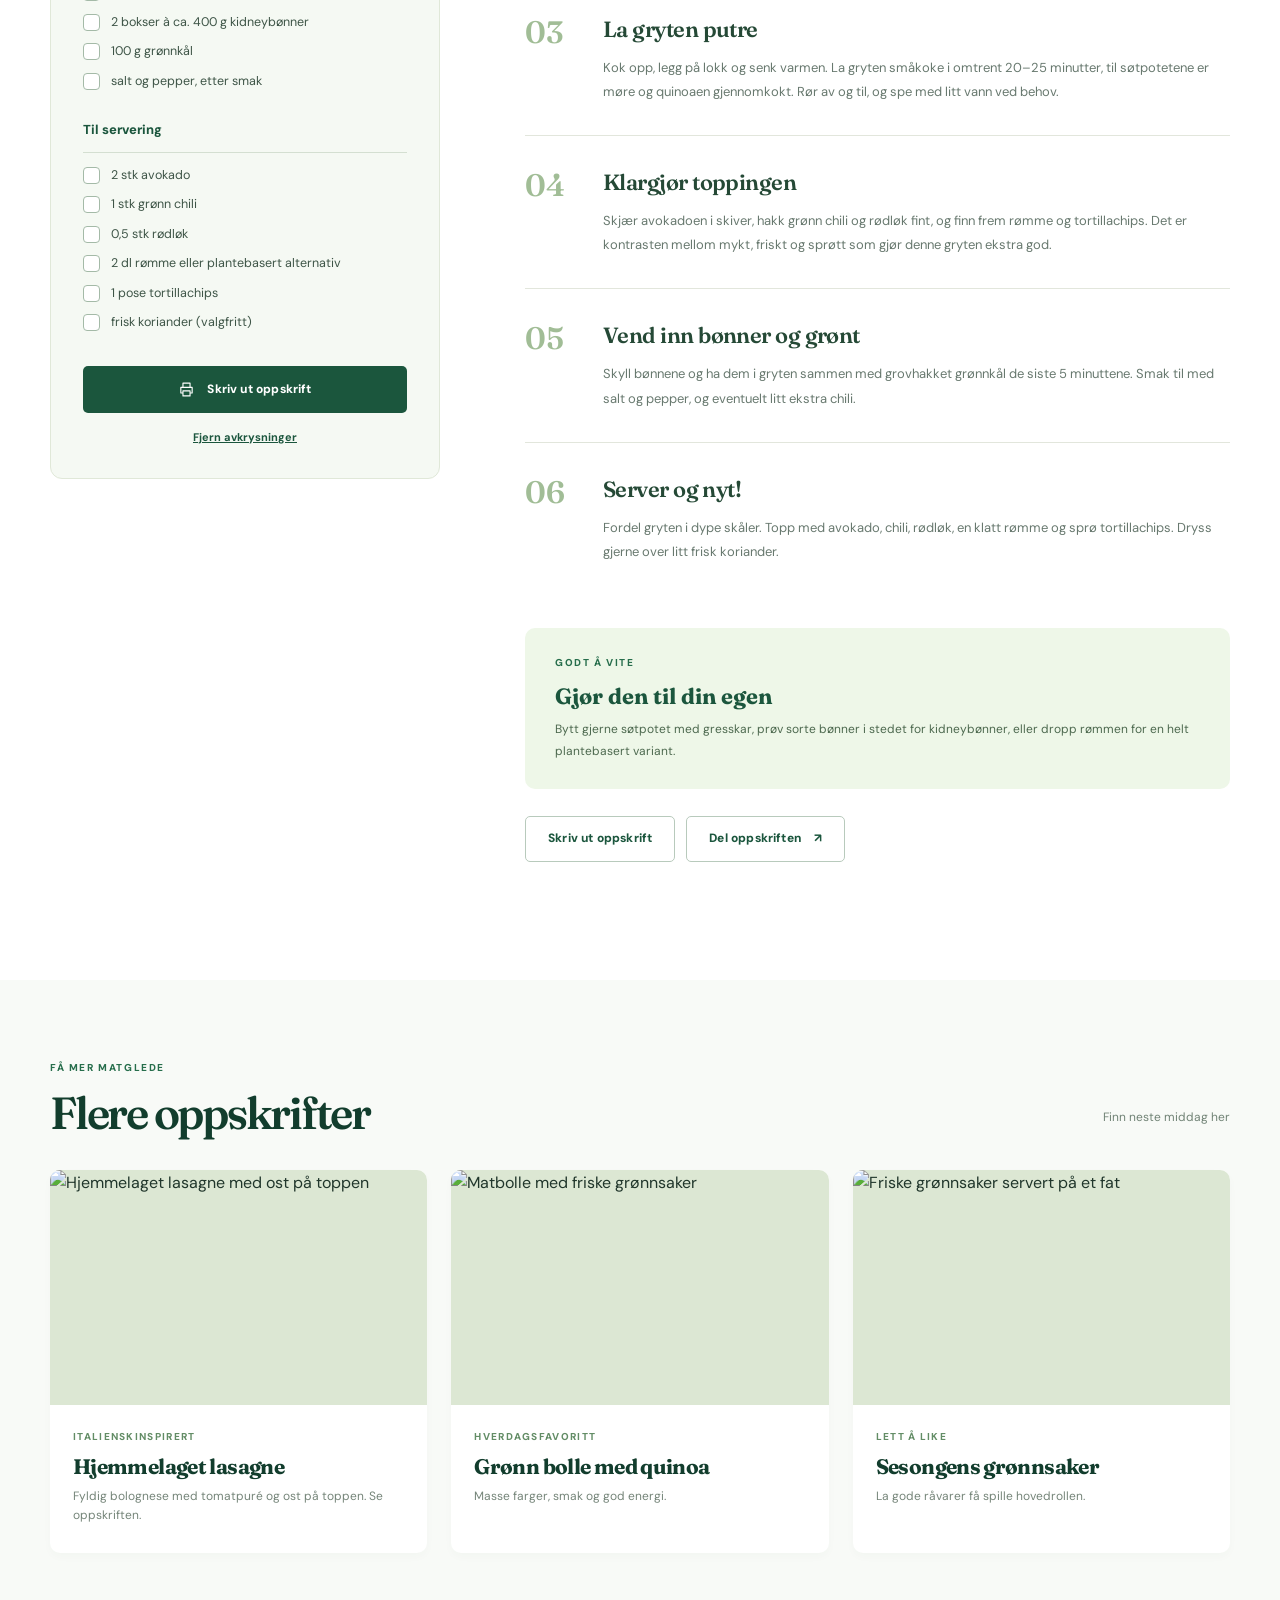
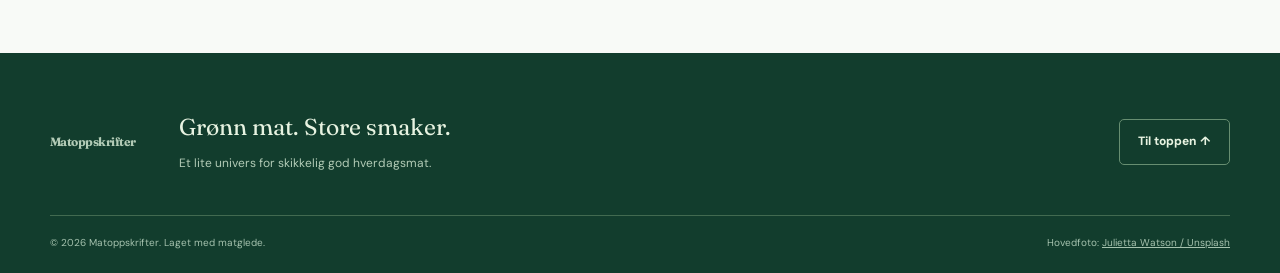
==== commit 4a6767c4: "Remove mushroom-like decorative elements from recipe page" ====
--- a/index.html
+++ b/index.html
@@ -51,7 +51,7 @@
 
     <section class="hero container" id="oppskrift" aria-labelledby="recipe-title">
       <div class="hero__copy">
-        <div class="eyebrow"><span class="eyebrow__leaf" aria-hidden="true">✦</span> SMAKFULL VEGETARMAT</div>
+        <div class="eyebrow"> SMAKFULL VEGETARMAT</div>
         <h1 id="recipe-title">Krydret<br><em>søtpotetgryte</em></h1>
         <p class="hero__lead">En varmende, fargerik gryte full av søtpotet, quinoa og bønner. Topp med kremet avokado, litt chili og knasende tortillachips – middag du virkelig kan glede deg til.</p>
         <div class="recipe-facts" aria-label="Oppskriftsinformasjon">
@@ -66,15 +66,15 @@
       </div>
       <div class="hero__image-wrap">
         <img id="heroImage" class="hero__image" src="https://unsplash.com/photos/brPldWJ0jBQ/download?force=true&amp;w=1400" alt="En innbydende skål med krydret søtpotetgryte" fetchpriority="high">
-        <div class="hero__image-tag"><span class="tag-sprout" aria-hidden="true">✳</span><span>100 %<br><strong>matglede</strong></span></div>
+
       </div>
     </section>
 
-    <section class="quick-note container" aria-label="Tips fra kjøkkenet"><div class="quick-note__icon" aria-hidden="true">✳</div><p><strong>Lite tips!</strong> Gryten smaker nesten enda bedre dagen etter, når alle smakene har fått satt seg. Perfekt til matpakke!</p><a href="#kokketips">Flere tips <span aria-hidden="true">↗</span></a></section>
+    <section class="quick-note container" aria-label="Tips fra kjøkkenet"><p><strong>Lite tips!</strong> Gryten smaker nesten enda bedre dagen etter, når alle smakene har fått satt seg. Perfekt til matpakke!</p><a href="#kokketips">Flere tips <span aria-hidden="true">↗</span></a></section>
 
     <div class="recipe-layout container">
       <aside class="ingredients" id="ingredienser" aria-labelledby="ingredients-title">
-        <div class="ingredients__top"><div><p class="section-kicker">DETTE TRENGER DU</p><h2 id="ingredients-title">Ingredienser</h2></div><span class="ingredients__drawing" aria-hidden="true">✳</span></div>
+        <div class="ingredients__top"><div><p class="section-kicker">DETTE TRENGER DU</p><h2 id="ingredients-title">Ingredienser</h2></div></div>
         <div class="servings-control"><span>Antall porsjoner</span><div class="stepper" role="group" aria-label="Velg antall porsjoner"><button id="minusServing" type="button" aria-label="Færre porsjoner">−</button><output id="servingsOutput" aria-live="polite">6</output><button id="plusServing" type="button" aria-label="Flere porsjoner">+</button></div></div>
         <p class="ingredient-hint">Trykk på ingrediensene etter hvert som du finner dem frem.</p>
         <div id="ingredientGroups" class="ingredient-groups"></div>
@@ -87,13 +87,13 @@
         <p class="instructions__intro">Sett på favorittmusikken, finn frem en stor gryte og lag noe skikkelig godt. Her er veien til en mettende, grønn middag.</p>
         <div class="steps">
           <section class="step" id="steg-1"><div class="step__number">01</div><div class="step__body"><h3>Start med det aromatiske</h3><p>Finhakk løk og hvitløk. Varm olivenoljen i en romslig gryte på middels varme. Fres løken i 3–4 minutter til den blir myk, og tilsett hvitløken det siste minuttet.</p></div></section>
-          <section class="step" id="steg-2"><div class="step__number">02</div><div class="step__body"><h3>Ha i søtpotet og krydder</h3><p>Skrell søtpotetene og skjær dem i terninger på omtrent 2 cm. Vend dem inn i gryten med spisskummen, paprikapulver og chili. Rør inn tomatpuré, hakkede tomater, quinoa og grønnsakskraft.</p><div class="inline-tip"><span aria-hidden="true">✳</span><p><strong>Kjøkkentips</strong> Har du ikke ferdig grønnsakskraft? Bruk vann og en grønnsaksbuljongterning.</p></div></div></section>
+          <section class="step" id="steg-2"><div class="step__number">02</div><div class="step__body"><h3>Ha i søtpotet og krydder</h3><p>Skrell søtpotetene og skjær dem i terninger på omtrent 2 cm. Vend dem inn i gryten med spisskummen, paprikapulver og chili. Rør inn tomatpuré, hakkede tomater, quinoa og grønnsakskraft.</p><div class="inline-tip"><p><strong>Kjøkkentips</strong> Har du ikke ferdig grønnsakskraft? Bruk vann og en grønnsaksbuljongterning.</p></div></div></section>
           <section class="step" id="steg-3"><div class="step__number">03</div><div class="step__body"><h3>La gryten putre</h3><p>Kok opp, legg på lokk og senk varmen. La gryten småkoke i omtrent 20–25 minutter, til søtpotetene er møre og quinoaen gjennomkokt. Rør av og til, og spe med litt vann ved behov.</p></div></section>
           <section class="step" id="steg-4"><div class="step__number">04</div><div class="step__body"><h3>Klargjør toppingen</h3><p>Skjær avokadoen i skiver, hakk grønn chili og rødløk fint, og finn frem rømme og tortillachips. Det er kontrasten mellom mykt, friskt og sprøtt som gjør denne gryten ekstra god.</p></div></section>
           <section class="step" id="steg-5"><div class="step__number">05</div><div class="step__body"><h3>Vend inn bønner og grønt</h3><p>Skyll bønnene og ha dem i gryten sammen med grovhakket grønnkål de siste 5 minuttene. Smak til med salt og pepper, og eventuelt litt ekstra chili.</p></div></section>
           <section class="step step--last" id="steg-6"><div class="step__number">06</div><div class="step__body"><h3>Server og nyt!</h3><p>Fordel gryten i dype skåler. Topp med avokado, chili, rødløk, en klatt rømme og sprø tortillachips. Dryss gjerne over litt frisk koriander.</p></div></section>
         </div>
-        <div class="finish-card" id="kokketips"><div class="finish-card__flower" aria-hidden="true">✳</div><div><p class="section-kicker">GODT Å VITE</p><h3>Gjør den til din egen</h3><p>Bytt gjerne søtpotet med gresskar, prøv sorte bønner i stedet for kidneybønner, eller dropp rømmen for en helt plantebasert variant.</p></div></div>
+        <div class="finish-card" id="kokketips"><div><p class="section-kicker">GODT Å VITE</p><h3>Gjør den til din egen</h3><p>Bytt gjerne søtpotet med gresskar, prøv sorte bønner i stedet for kidneybønner, eller dropp rømmen for en helt plantebasert variant.</p></div></div>
         <div class="article-bottom-actions"><button type="button" class="btn btn--outline" id="printRecipe">Skriv ut oppskrift</button><button type="button" class="btn btn--outline" id="shareRecipe">Del oppskriften <span aria-hidden="true">↗</span></button></div>
       </article>
     </div>
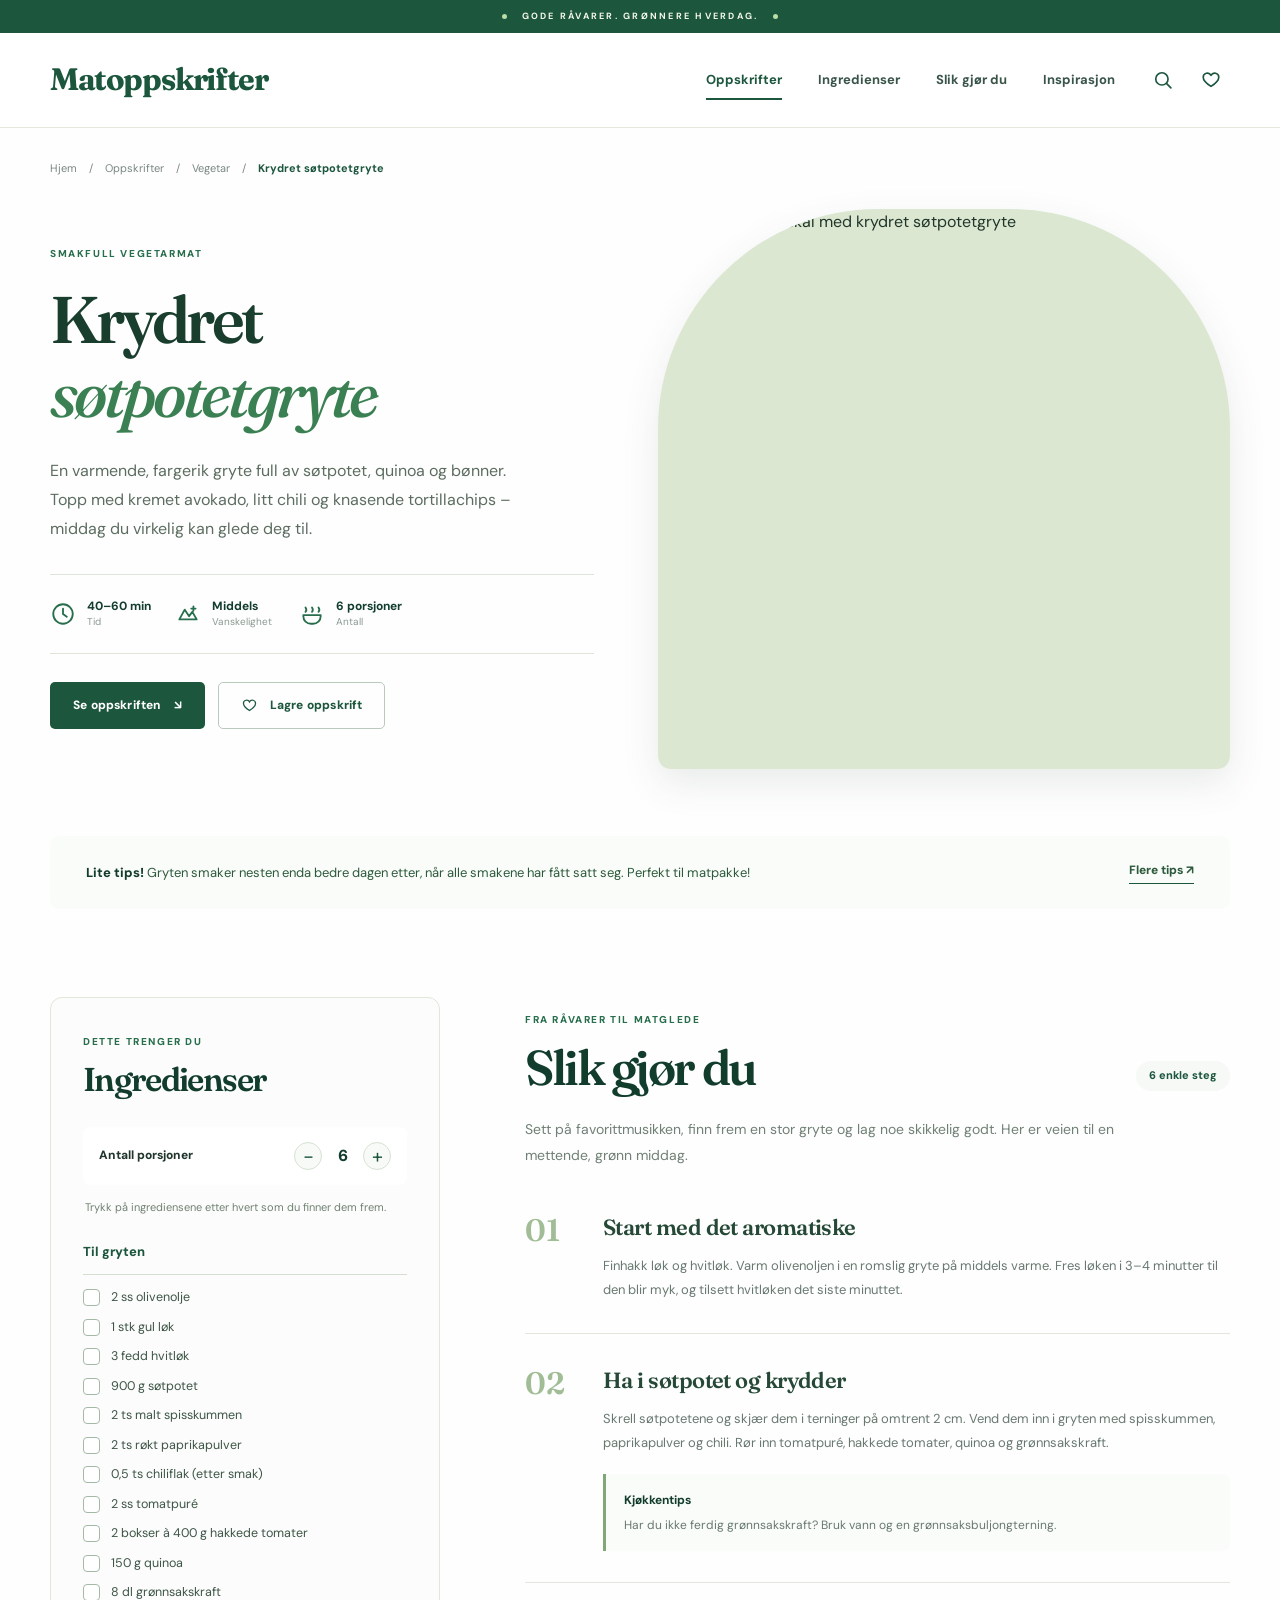
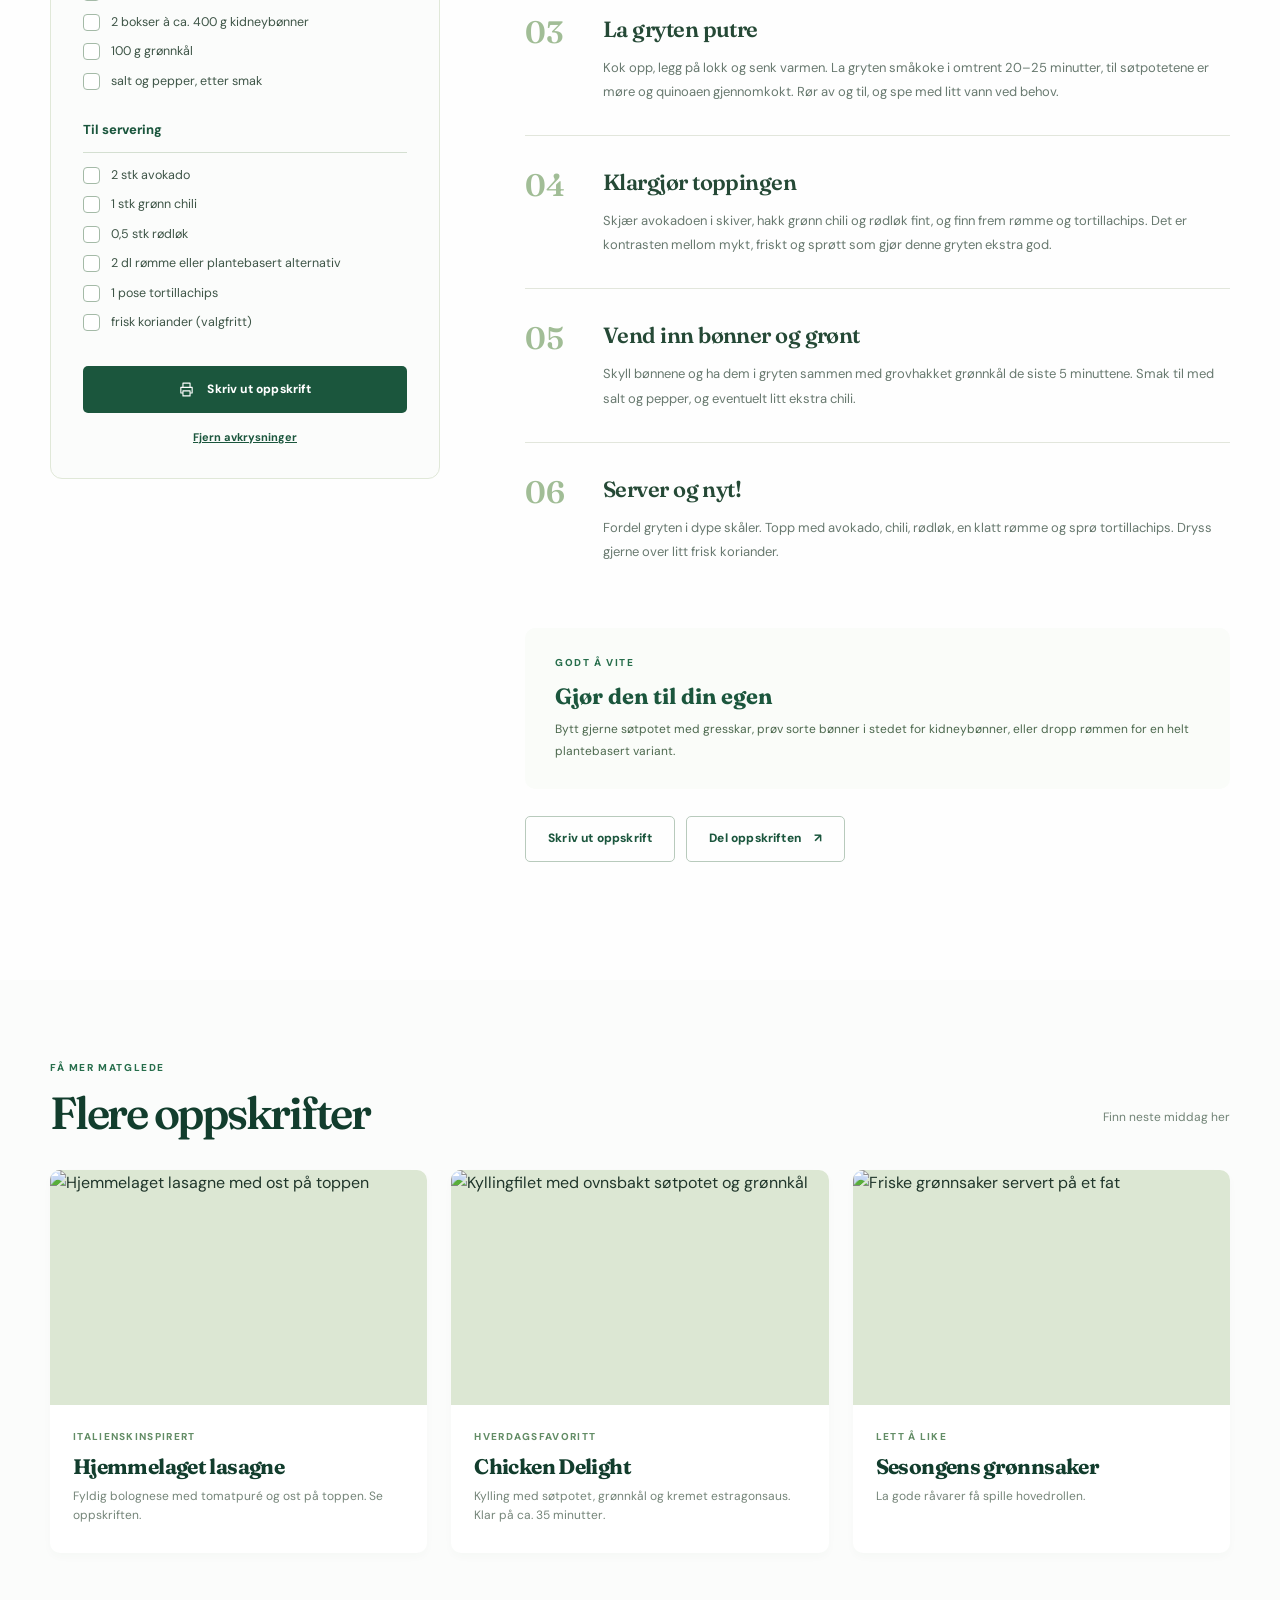
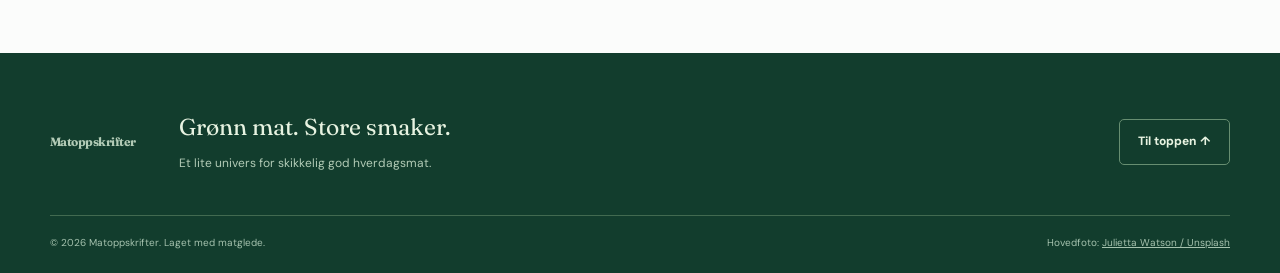
==== commit fc25cabb: "Vis Chicken Delight blant oppskriftene på forsiden" ====
--- a/index.html
+++ b/index.html
@@ -100,7 +100,7 @@
 
     <section class="more-recipes" id="mer-inspirasjon" aria-labelledby="inspiration-title"><div class="container"><div class="more-recipes__heading"><div><p class="section-kicker">FÅ MER MATGLEDE</p><h2 id="inspiration-title">Flere oppskrifter</h2></div><p>Finn neste middag her</p></div><div class="recipe-cards">
       <a class="recipe-card" href="lasagne.html" style="text-decoration:none;color:inherit;display:block"><div class="recipe-card__photo"><img loading="lazy" src="https://images.unsplash.com/photo-1574894709920-11b28e7367e3?auto=format&amp;fit=crop&amp;w=720&amp;q=80" alt="Hjemmelaget lasagne med ost på toppen"></div><div class="recipe-card__text"><span>ITALIENSKINSPIRERT</span><h3>Hjemmelaget lasagne</h3><p>Fyldig bolognese med tomatpuré og ost på toppen. Se oppskriften.</p></div></a>
-      <article class="recipe-card"><div class="recipe-card__photo"><img loading="lazy" src="https://images.unsplash.com/photo-1546069901-ba9599a7e63c?auto=format&amp;fit=crop&amp;w=720&amp;q=80" alt="Matbolle med friske grønnsaker"></div><div class="recipe-card__text"><span>HVERDAGSFAVORITT</span><h3>Grønn bolle med quinoa</h3><p>Masse farger, smak og god energi.</p></div></article>
+      <a class="recipe-card" href="chicken-delight.html" style="text-decoration:none;color:inherit;display:block"><div class="recipe-card__photo"><img loading="lazy" src="images/chicken-delight.webp" alt="Kyllingfilet med ovnsbakt søtpotet og grønnkål"></div><div class="recipe-card__text"><span>HVERDAGSFAVORITT</span><h3>Chicken Delight</h3><p>Kylling med søtpotet, grønnkål og kremet estragonsaus. Klar på ca. 35 minutter.</p></div></a>
       <article class="recipe-card"><div class="recipe-card__photo"><img loading="lazy" src="https://images.unsplash.com/photo-1547592180-85f173990554?auto=format&amp;fit=crop&amp;w=720&amp;q=80" alt="Friske grønnsaker servert på et fat"></div><div class="recipe-card__text"><span>LETT Å LIKE</span><h3>Sesongens grønnsaker</h3><p>La gode råvarer få spille hovedrollen.</p></div></article>
     </div></div></section>
   </main>
--- a/styles.css
+++ b/styles.css
@@ -1,7 +1,7 @@
 
 :root{
   --green:#1b563d;--green-2:#276e4c;--deep:#123d2d;--lime:#d7ebba;
-  --cream:#ffffff;--ivory:#fcfdfb;--sage:#f1f7ef;--border:#e4eae3;
+  --cream:#fefefe;--ivory:#fdfefd;--sage:#f9fbf9;--border:#e4eae3;
   --ink:#20362b;--muted:#61736a;--white:#fff;--shadow:0 18px 50px rgba(28,65,42,.10);
   --serif:"Fraunces",Georgia,serif;--sans:"DM Sans",Arial,sans-serif;
 }
@@ -63,7 +63,7 @@
 .btn--dark{background:var(--green);color:#fff}
 .btn--dark:hover{background:var(--deep)}
 .btn--outline{color:var(--green);background:transparent;border-color:#b8cabc}
-.btn--outline:hover{background:#f0f6e9}
+.btn--outline:hover{background:#f8faf7}
 .btn svg{height:17px;width:17px}
 .btn[aria-pressed="true"]{background:var(--sage)}
 .hero__image-wrap{position:relative;min-height:560px;height:100%;max-height:635px}
@@ -71,13 +71,13 @@
 .hero__image-tag{position:absolute;bottom:23px;left:-31px;background:#e8f1da;width:125px;height:125px;display:flex;align-items:center;justify-content:center;gap:5px;border:7px solid var(--cream);border-radius:50%;transform:rotate(-11deg);color:var(--green);font-size:12px;line-height:1.15}
 .hero__image-tag strong{font-family:var(--serif);font-size:17px;font-weight:700}
 .tag-sprout{font-size:26px}
-.quick-note{background:#f1f7eb;display:flex;align-items:center;gap:24px;padding:25px 36px;margin-bottom:88px;border-radius:9px;color:#2d5a3c}
+.quick-note{background:#fafcf9;display:flex;align-items:center;gap:24px;padding:25px 36px;margin-bottom:88px;border-radius:9px;color:#2d5a3c}
 .quick-note__icon{font-size:35px;line-height:1;color:#508b5d}
 .quick-note p{font-size:13px;line-height:1.65;margin:0;flex:1}
 .quick-note p strong{font-weight:800;color:var(--deep)}
 .quick-note a{white-space:nowrap;font-size:12px;font-weight:800;border-bottom:1px solid var(--green);padding-bottom:3px}
 .recipe-layout{display:grid;grid-template-columns:390px minmax(0,1fr);gap:85px;align-items:start;padding-bottom:118px}
-.ingredients{background:#f5f9f3;border:1px solid #e0e8d8;border-radius:12px;padding:36px 32px 30px;position:relative}
+.ingredients{background:#fbfcfb;border:1px solid #e0e8d8;border-radius:12px;padding:36px 32px 30px;position:relative}
 .ingredients__top{display:flex;justify-content:space-between;align-items:start;gap:12px}
 .section-kicker{margin:0 0 10px}
 .ingredients h2,.instructions h2,.more-recipes h2{font-family:var(--serif);font-weight:600;letter-spacing:-.05em;line-height:1.2;color:var(--deep)}
@@ -86,7 +86,7 @@
 .servings-control{padding:15px 16px;border-radius:8px;background:#fff;display:flex;justify-content:space-between;align-items:center;gap:16px}
 .servings-control>span{font-size:12px;font-weight:800}
 .stepper{display:flex;align-items:center;gap:12px}
-.stepper button{display:grid;place-items:center;background:#f0f4e9;color:var(--green);border:1px solid #d5e3d2;border-radius:50%;width:28px;height:28px;font-size:20px;line-height:1}
+.stepper button{display:grid;place-items:center;background:#f8faf7;color:var(--green);border:1px solid #d5e3d2;border-radius:50%;width:28px;height:28px;font-size:20px;line-height:1}
 .stepper button:hover{background:#dcecd1}
 .stepper button:disabled{cursor:not-allowed;opacity:.4}
 .stepper output{font-weight:800;color:var(--deep);width:17px;text-align:center}
@@ -105,7 +105,7 @@
 .instructions{min-width:0;padding-top:15px}
 .instructions__head{display:flex;align-items:end;justify-content:space-between;gap:20px}
 .instructions h2{font-size:clamp(37px,4vw,49px);margin:0}
-.instructions__count{font-size:11px;font-weight:800;background:#ebf2e3;color:var(--green);border-radius:40px;padding:6px 13px;white-space:nowrap;margin-bottom:6px}
+.instructions__count{font-size:11px;font-weight:800;background:#f6f9f5;color:var(--green);border-radius:40px;padding:6px 13px;white-space:nowrap;margin-bottom:6px}
 .instructions__intro{margin:20px 0 30px;color:#708075;font-size:14px;line-height:1.85;max-width:650px}
 .step{display:grid;grid-template-columns:57px 1fr;gap:21px;padding:29px 0 31px;border-bottom:1px solid #e2e6dc}
 .step:first-child{padding-top:11px}
@@ -113,16 +113,16 @@
 .step__number{font-family:var(--serif);font-size:31px;font-weight:600;color:#a1bd96;line-height:1.3}
 .step h3{font-family:var(--serif);font-size:22px;letter-spacing:-.025em;color:#254936;font-weight:600;margin:0 0 9px}
 .step p{margin:0;color:#68796f;font-size:13px;line-height:1.85}
-.inline-tip{background:#f2f6ea;border-left:3px solid #80a876;padding:15px 18px;margin-top:19px;display:flex;gap:13px;border-radius:0 7px 7px 0}
+.inline-tip{background:#fafcf9;border-left:3px solid #80a876;padding:15px 18px;margin-top:19px;display:flex;gap:13px;border-radius:0 7px 7px 0}
 .inline-tip>span{font-size:24px;color:var(--green)}
 .inline-tip p{font-size:12px}
 .inline-tip strong{color:var(--deep);display:block;margin-bottom:2px}
-.finish-card{display:flex;gap:25px;background:#eef7e8;padding:27px 30px;border-radius:10px;margin-top:33px}
+.finish-card{display:flex;gap:25px;background:#fafcf9;padding:27px 30px;border-radius:10px;margin-top:33px}
 .finish-card__flower{font-size:37px;color:#5d9663}
 .finish-card h3{font-family:var(--serif);font-size:22px;line-height:1.4;color:var(--green);margin:0 0 6px}
 .finish-card p:last-child{font-size:12px;color:#4d694f;margin:0;line-height:1.85}
 .article-bottom-actions{display:flex;gap:11px;flex-wrap:wrap;margin-top:27px}
-.more-recipes{background:#f8faf7;padding:80px 0 100px}
+.more-recipes{background:#fbfcfb;padding:80px 0 100px}
 .more-recipes__heading{display:flex;align-items:end;justify-content:space-between;margin-bottom:30px;gap:20px}
 .more-recipes h2{font-size:clamp(33px,4vw,45px);margin:0}
 .more-recipes__heading>p{font-size:12px;color:#718376}
@@ -232,4 +232,8 @@
   .step{padding:9px 0;break-inside:avoid}
   .step p{font-size:10pt}
   .step h3{font-size:12pt}
-}+}
+/* Ryddet bort dekorative sopp-/blomstermotiver. */
+.quick-note{gap:12px}
+.finish-card{gap:0}
+.inline-tip{gap:0}
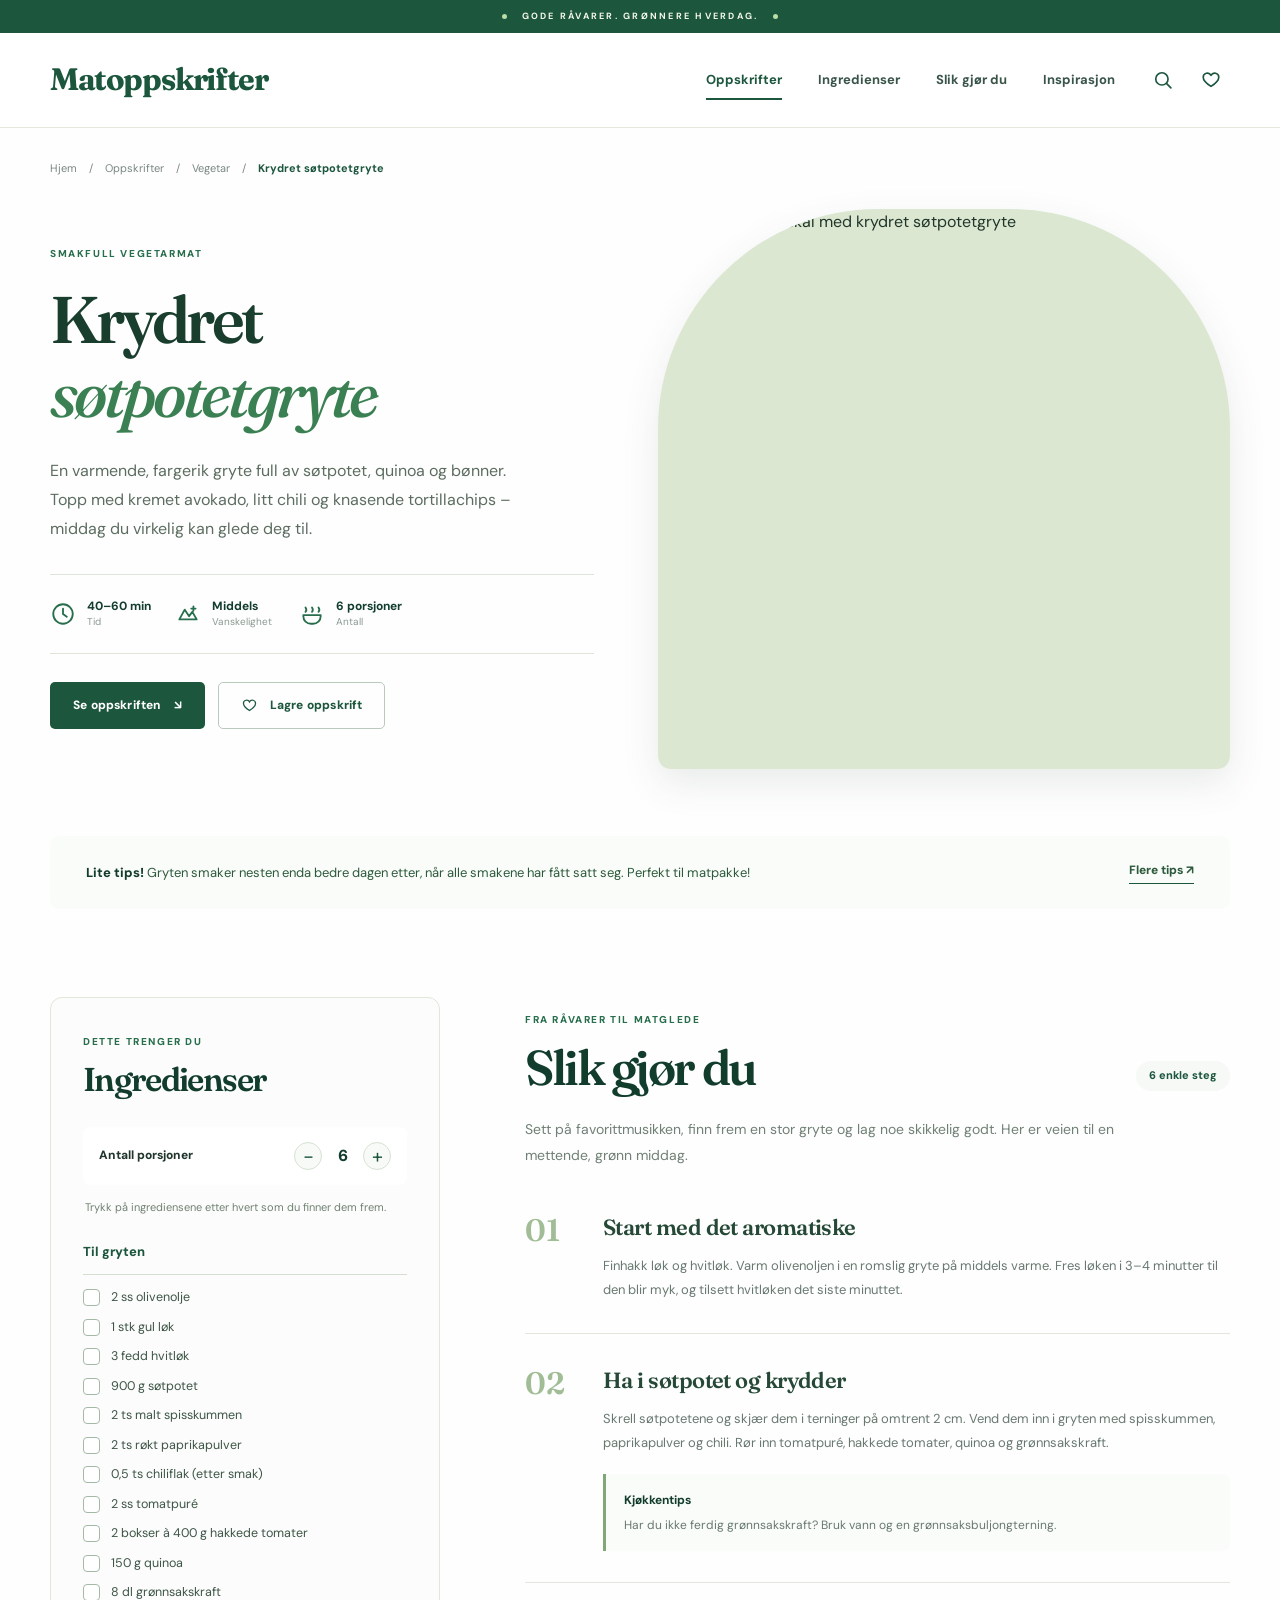
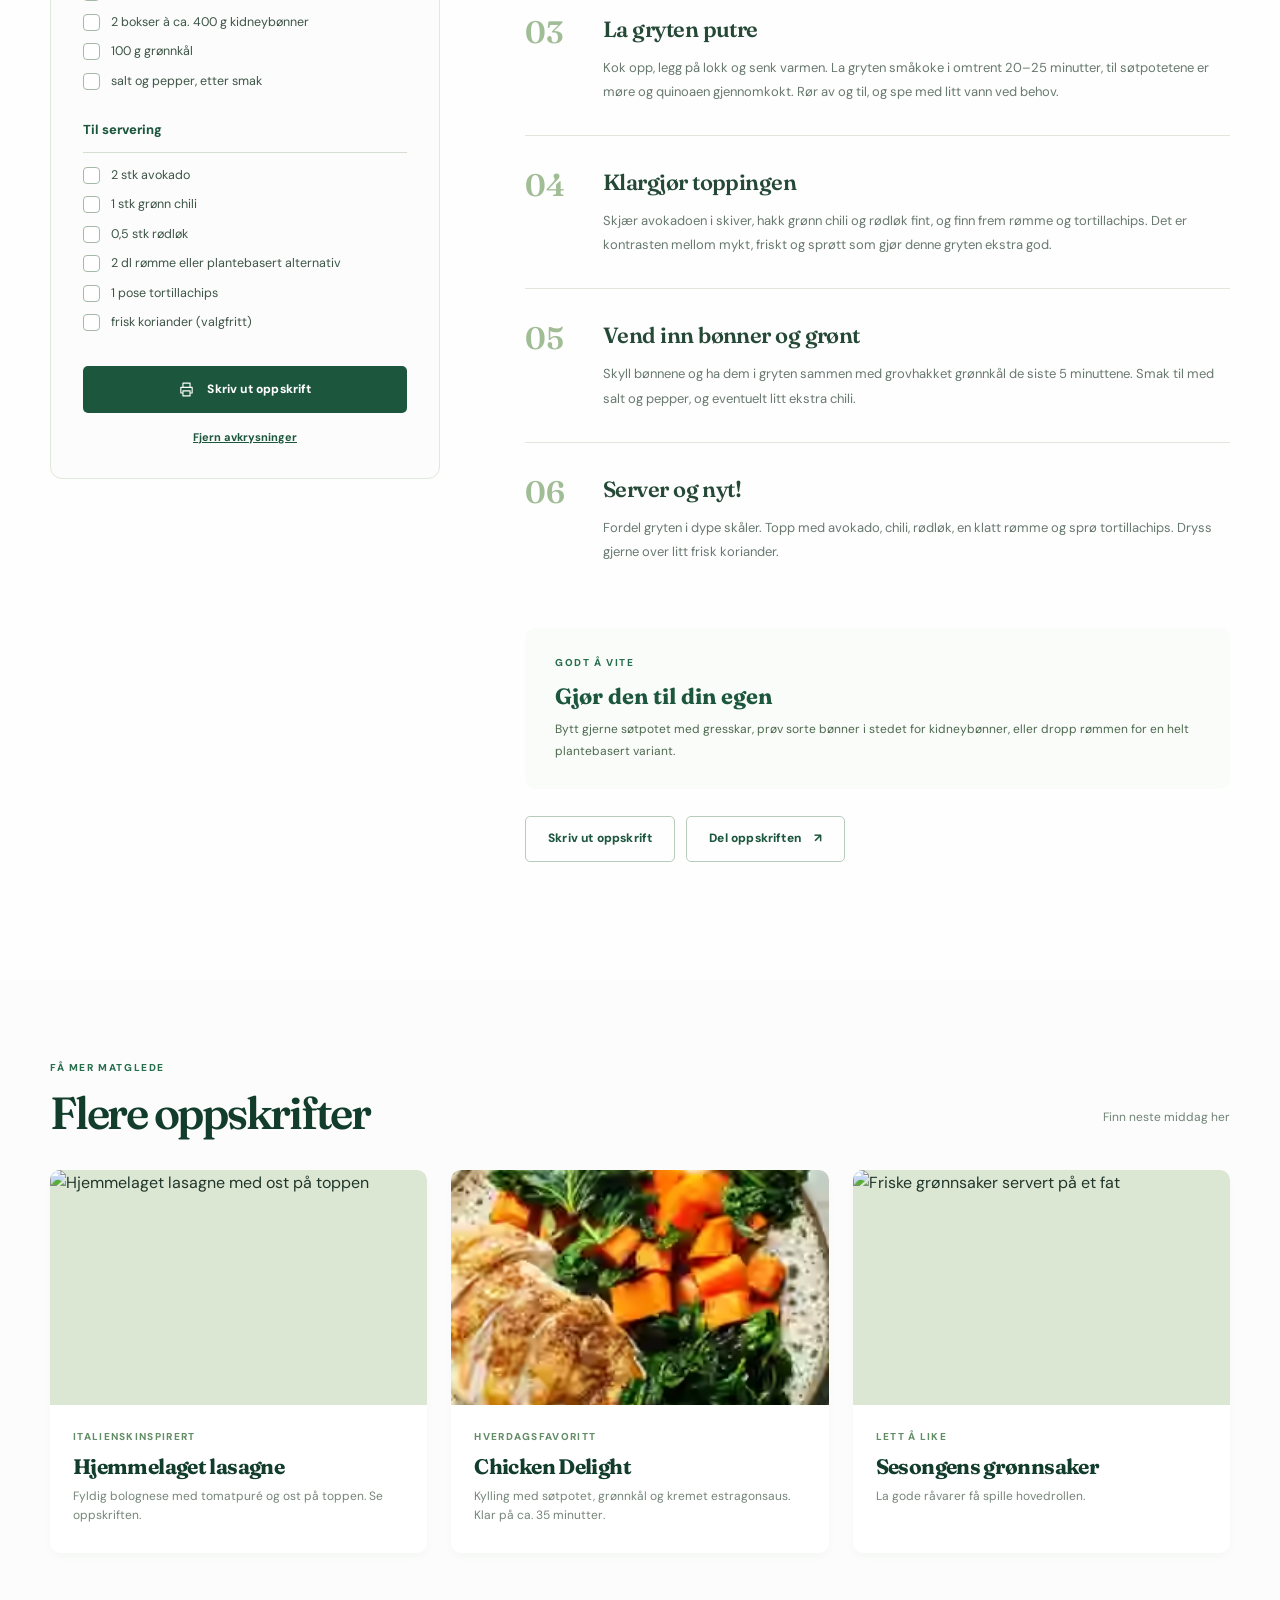
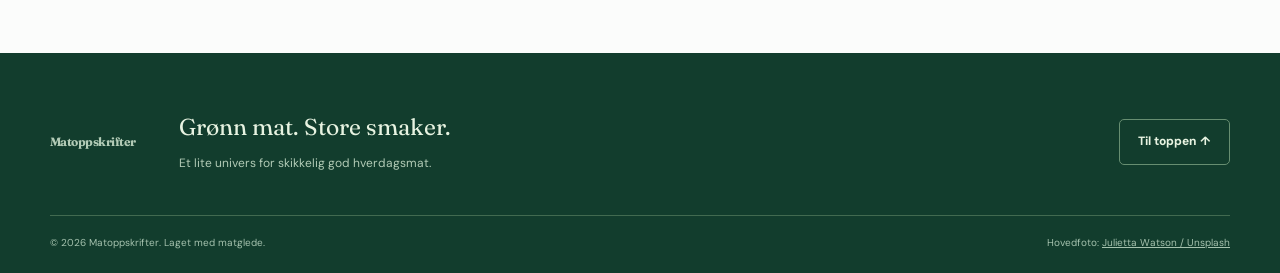
==== commit b9b1deda: "Koble Chicken Delight til opplastet oppskriftsbilde" ====
--- a/index.html
+++ b/index.html
@@ -100,7 +100,7 @@
 
     <section class="more-recipes" id="mer-inspirasjon" aria-labelledby="inspiration-title"><div class="container"><div class="more-recipes__heading"><div><p class="section-kicker">FÅ MER MATGLEDE</p><h2 id="inspiration-title">Flere oppskrifter</h2></div><p>Finn neste middag her</p></div><div class="recipe-cards">
       <a class="recipe-card" href="lasagne.html" style="text-decoration:none;color:inherit;display:block"><div class="recipe-card__photo"><img loading="lazy" src="https://images.unsplash.com/photo-1574894709920-11b28e7367e3?auto=format&amp;fit=crop&amp;w=720&amp;q=80" alt="Hjemmelaget lasagne med ost på toppen"></div><div class="recipe-card__text"><span>ITALIENSKINSPIRERT</span><h3>Hjemmelaget lasagne</h3><p>Fyldig bolognese med tomatpuré og ost på toppen. Se oppskriften.</p></div></a>
-      <a class="recipe-card" href="chicken-delight.html" style="text-decoration:none;color:inherit;display:block"><div class="recipe-card__photo"><img loading="lazy" src="images/chicken-delight.webp" alt="Kyllingfilet med ovnsbakt søtpotet og grønnkål"></div><div class="recipe-card__text"><span>HVERDAGSFAVORITT</span><h3>Chicken Delight</h3><p>Kylling med søtpotet, grønnkål og kremet estragonsaus. Klar på ca. 35 minutter.</p></div></a>
+      <a class="recipe-card" href="chicken-delight.html" style="text-decoration:none;color:inherit;display:block"><div class="recipe-card__photo"><img loading="lazy" src="images/chicken-delight.avif" alt="Kyllingfilet med ovnsbakt søtpotet og grønnkål"></div><div class="recipe-card__text"><span>HVERDAGSFAVORITT</span><h3>Chicken Delight</h3><p>Kylling med søtpotet, grønnkål og kremet estragonsaus. Klar på ca. 35 minutter.</p></div></a>
       <article class="recipe-card"><div class="recipe-card__photo"><img loading="lazy" src="https://images.unsplash.com/photo-1547592180-85f173990554?auto=format&amp;fit=crop&amp;w=720&amp;q=80" alt="Friske grønnsaker servert på et fat"></div><div class="recipe-card__text"><span>LETT Å LIKE</span><h3>Sesongens grønnsaker</h3><p>La gode råvarer få spille hovedrollen.</p></div></article>
     </div></div></section>
   </main>
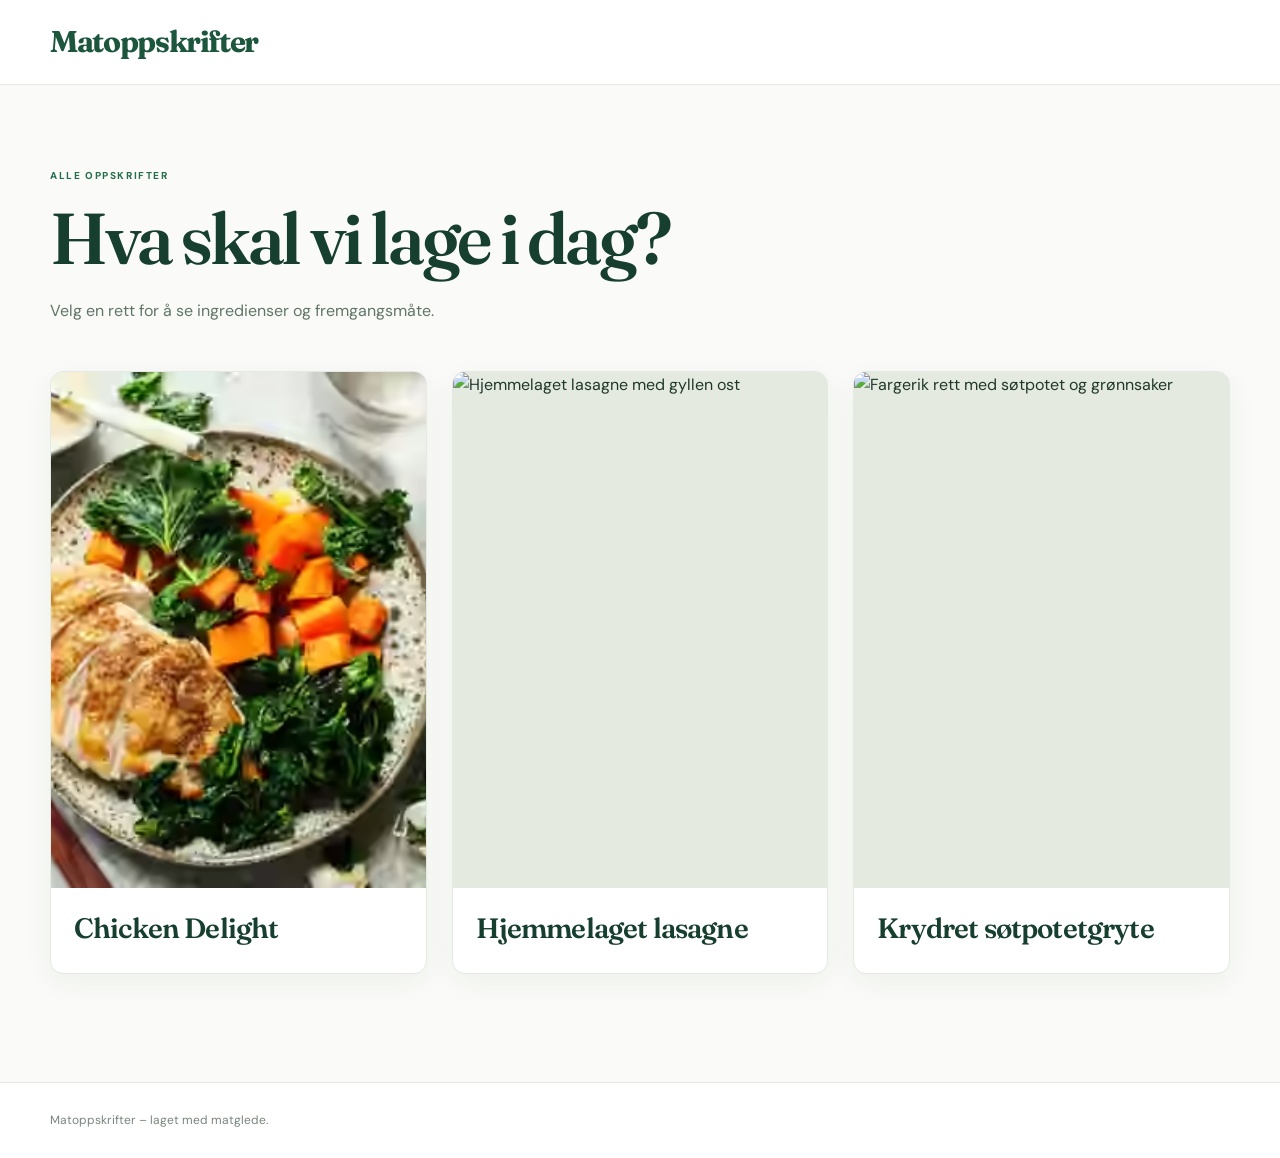
==== commit 0cca680e: "Gjør forsiden til en ren oppskriftsoversikt med bildekort" ====
--- a/index.html
+++ b/index.html
@@ -1,111 +1,67 @@
 <!doctype html>
-<html lang="no">
+<html lang="nb">
 <head>
   <meta charset="utf-8">
   <meta name="viewport" content="width=device-width, initial-scale=1">
-  <meta name="theme-color" content="#1f5e42">
-  <meta name="description" content="Lag en smakfull, krydret søtpotetgryte med quinoa, bønner og friske toppinger. Se ingredienser, fremgangsmåte og tilpass antall porsjoner.">
-  <title>Krydret søtpotetgryte | Matoppskrifter</title>
+  <meta name="theme-color" content="#1b563d">
+  <meta name="description" content="Alle matoppskriftene samlet på ett sted. Finn en rett, se bildet og åpne oppskriften.">
+  <title>Matoppskrifter – alle oppskrifter</title>
   <link rel="preconnect" href="https://fonts.googleapis.com">
   <link rel="preconnect" href="https://fonts.gstatic.com" crossorigin>
   <link href="https://fonts.googleapis.com/css2?family=DM+Sans:wght@400;500;600;700&family=Fraunces:opsz,wght@9..144,500;9..144,600;9..144,700&display=swap" rel="stylesheet">
   <link rel="stylesheet" href="styles.css">
-  <script src="script.js" defer></script>
+  <style>
+    body.recipe-library {background:#fafbf8;color:#20382b}
+    .recipe-library .site-header {border-bottom:1px solid #e4e9e1}
+    .recipe-library .header-inner {min-height:84px}
+    .recipe-library .brand__name {font-size:30px}
+    .library-intro {padding:83px 0 46px;max-width:800px}
+    .library-intro h1 {font:600 clamp(43px,6vw,72px)/1.14 "Fraunces",Georgia,serif;letter-spacing:-.045em;color:#173f2f;margin:13px 0 18px}
+    .library-intro p:last-child {font-size:16px;line-height:1.75;color:#617567;max-width:570px;margin:0}
+    .library-list {padding-bottom:108px}
+    .library-grid {display:grid;grid-template-columns:repeat(3,minmax(0,1fr));gap:25px}
+    .library-card {display:block;background:#fff;border:1px solid #e4eae3;border-radius:13px;overflow:hidden;color:inherit;text-decoration:none;box-shadow:0 8px 28px rgba(18,61,45,.055);transition:transform .2s ease,box-shadow .2s ease}
+    .library-card:hover {transform:translateY(-4px);box-shadow:0 16px 34px rgba(18,61,45,.12)}
+    .library-card:focus-visible {outline:3px solid #7ab06d;outline-offset:4px}
+    .library-card__photo {display:block;width:100%;aspect-ratio:4/4.3;object-fit:cover;object-position:center;background:#e4eadf}
+    .library-card__photo--chicken {object-position:center 52%}
+    .library-card__body {padding:23px 23px 27px}
+    .library-card__title {font:600 clamp(21px,2.4vw,28px)/1.25 "Fraunces",Georgia,serif;letter-spacing:-.03em;color:#173f2f;margin:0}
+    .library-card:hover .library-card__title {color:#276e4c}
+    .library-footer {border-top:1px solid #e4eae3;padding:28px 0;color:#78867b;background:#fff;font-size:12px}
+    @media (max-width:860px) {.library-grid {grid-template-columns:repeat(2,minmax(0,1fr))}.library-intro {padding:62px 0 38px}.library-list {padding-bottom:76px}}
+    @media (max-width:580px) {.recipe-library .header-inner {min-height:72px}.recipe-library .brand__name {font-size:25px}.library-intro {padding:49px 0 31px}.library-intro h1 {font-size:clamp(38px,10vw,52px)}.library-intro p:last-child {font-size:14px}.library-grid {grid-template-columns:1fr;gap:19px}.library-card__photo {aspect-ratio:5/4}.library-card__body {padding:20px}.library-list {padding-bottom:57px}}
+    @media (prefers-reduced-motion:reduce){.library-card{transition:none}}
+  </style>
 </head>
-<body>
-  <a class="skip-link" href="#hovedinnhold">Hopp til innhold</a>
-  <div class="announcement"><span class="announcement__dot" aria-hidden="true"></span> GODE RÅVARER. GRØNNERE HVERDAG. <span class="announcement__dot" aria-hidden="true"></span></div>
-  <header class="site-header" id="toppen">
-    <div class="header-inner container">
-      <a class="brand" href="#toppen" aria-label="Matoppskrifter – til toppen"><span class="brand__name">Matoppskrifter</span></a>
-      <nav class="desktop-nav" aria-label="Hovedmeny">
-        <a class="nav-link nav-link--active" href="#oppskrift">Oppskrifter</a>
-        <a class="nav-link" href="#ingredienser">Ingredienser</a>
-        <a class="nav-link" href="#slik-gjor-du">Slik gjør du</a>
-        <a class="nav-link" href="#mer-inspirasjon">Inspirasjon</a>
-      </nav>
-      <div class="header-actions">
-        <button id="searchToggle" class="icon-button header-search-toggle" type="button" aria-expanded="false" aria-controls="searchPanel" aria-label="Søk på siden">
-          <svg viewBox="0 0 24 24" fill="none" aria-hidden="true"><circle cx="10.8" cy="10.8" r="6.7" stroke="currentColor" stroke-width="1.8"/><path d="m16 16 4.6 4.6" stroke="currentColor" stroke-width="1.8" stroke-linecap="round"/></svg>
-        </button>
-        <button id="headerFavorite" class="icon-button header-heart" type="button" aria-label="Lagre oppskrift" aria-pressed="false">
-          <svg viewBox="0 0 24 24" fill="none" aria-hidden="true"><path d="M20.5 9c0 4.6-8.5 10-8.5 10S3.5 13.6 3.5 9A4.5 4.5 0 0 1 12 6.9 4.5 4.5 0 0 1 20.5 9Z" stroke="currentColor" stroke-width="1.8" stroke-linejoin="round"/></svg>
-        </button>
-        <button id="menuToggle" class="icon-button mobile-toggle" type="button" aria-label="Åpne meny" aria-expanded="false" aria-controls="mobileNav">
-          <svg viewBox="0 0 24 24" fill="none" aria-hidden="true"><path d="M3 7h18M3 12h18M3 17h18" stroke="currentColor" stroke-width="1.8" stroke-linecap="round"/></svg>
-        </button>
-      </div>
-    </div>
-    <form id="searchPanel" class="search-panel container" role="search" hidden>
-      <label for="siteSearch">Hva leter du etter?</label>
-      <div class="search-panel__row"><input id="siteSearch" type="search" placeholder="Søk etter ingrediens eller fremgangsmåte …" autocomplete="off"><button class="btn btn--dark" type="submit">Søk</button></div>
-      <p id="searchResult" role="status" aria-live="polite">Søk i denne oppskriften.</p>
-    </form>
-    <nav id="mobileNav" class="mobile-nav" aria-label="Mobilmeny" hidden>
-      <a href="#oppskrift">Oppskrifter</a><a href="#ingredienser">Ingredienser</a><a href="#slik-gjor-du">Slik gjør du</a><a href="#mer-inspirasjon">Inspirasjon</a>
-    </nav>
+<body class="recipe-library">
+  <a class="skip-link" href="#oppskrifter">Hopp til oppskriftene</a>
+  <header class="site-header">
+    <div class="header-inner container"><a class="brand" href="index.html" aria-label="Matoppskrifter – hjem"><span class="brand__name">Matoppskrifter</span></a></div>
   </header>
-
-  <main id="hovedinnhold">
-    <div class="container breadcrumbs" aria-label="Brødsmuler"><a href="#toppen">Hjem</a><span aria-hidden="true">/</span><a href="#mer-inspirasjon">Oppskrifter</a><span aria-hidden="true">/</span><a href="#oppskrift">Vegetar</a><span aria-hidden="true">/</span><span aria-current="page">Krydret søtpotetgryte</span></div>
-
-    <section class="hero container" id="oppskrift" aria-labelledby="recipe-title">
-      <div class="hero__copy">
-        <div class="eyebrow"> SMAKFULL VEGETARMAT</div>
-        <h1 id="recipe-title">Krydret<br><em>søtpotetgryte</em></h1>
-        <p class="hero__lead">En varmende, fargerik gryte full av søtpotet, quinoa og bønner. Topp med kremet avokado, litt chili og knasende tortillachips – middag du virkelig kan glede deg til.</p>
-        <div class="recipe-facts" aria-label="Oppskriftsinformasjon">
-          <div class="fact"><span class="fact__icon" aria-hidden="true"><svg viewBox="0 0 24 24" fill="none"><circle cx="12" cy="12" r="9" stroke="currentColor" stroke-width="1.7"/><path d="M12 7v5l3.5 2.5" stroke="currentColor" stroke-linecap="round" stroke-width="1.7"/></svg></span><span><strong>40–60 min</strong><small>Tid</small></span></div>
-          <div class="fact"><span class="fact__icon" aria-hidden="true"><svg viewBox="0 0 24 24" fill="none"><path d="M4 17 9 8l4 6 3-4 4 7H4Z" stroke="currentColor" stroke-width="1.7" stroke-linejoin="round"/><path d="M17 5v4M15 7h4" stroke="currentColor" stroke-width="1.7" stroke-linecap="round"/></svg></span><span><strong>Middels</strong><small>Vanskelighet</small></span></div>
-          <div class="fact"><span class="fact__icon" aria-hidden="true"><svg viewBox="0 0 24 24" fill="none"><path d="M4 13h16v1a7 7 0 0 1-7 7h-2a7 7 0 0 1-7-7v-1ZM6 10c1-1 1-2.5 0-4M12 10c1-1 1-2.5 0-4M18 10c1-1 1-2.5 0-4" stroke="currentColor" stroke-linecap="round" stroke-linejoin="round" stroke-width="1.7"/></svg></span><span><strong><span id="factServings">6</span> porsjoner</strong><small>Antall</small></span></div>
-        </div>
-        <div class="hero__buttons">
-          <a class="btn btn--dark" href="#ingredienser">Se oppskriften <span aria-hidden="true">↘</span></a>
-          <button class="btn btn--outline" id="saveRecipe" type="button" aria-pressed="false"><svg viewBox="0 0 24 24" fill="none" aria-hidden="true"><path d="M20.5 9c0 4.6-8.5 10-8.5 10S3.5 13.6 3.5 9A4.5 4.5 0 0 1 12 6.9 4.5 4.5 0 0 1 20.5 9Z" stroke="currentColor" stroke-width="1.8"/></svg><span id="saveLabel">Lagre oppskrift</span></button>
-        </div>
-      </div>
-      <div class="hero__image-wrap">
-        <img id="heroImage" class="hero__image" src="https://unsplash.com/photos/brPldWJ0jBQ/download?force=true&amp;w=1400" alt="En innbydende skål med krydret søtpotetgryte" fetchpriority="high">
-
+  <main class="container" id="oppskrifter">
+    <section class="library-intro" aria-labelledby="library-title">
+      <p class="section-kicker">ALLE OPPSKRIFTER</p>
+      <h1 id="library-title">Hva skal vi lage i dag?</h1>
+      <p>Velg en rett for å se ingredienser og fremgangsmåte.</p>
+    </section>
+    <section class="library-list" aria-label="Oppskriftsoversikt">
+      <div class="library-grid">
+        <a class="library-card" href="chicken-delight.html">
+          <img class="library-card__photo library-card__photo--chicken" src="images/chicken-delight.avif" width="480" height="516" alt="Stekt kylling med søtpotet og grønnkål" fetchpriority="high">
+          <div class="library-card__body"><h2 class="library-card__title">Chicken Delight</h2></div>
+        </a>
+        <a class="library-card" href="lasagne.html">
+          <img class="library-card__photo" src="https://images.unsplash.com/photo-1574894709920-11b28e7367e3?auto=format&amp;fit=crop&amp;w=900&amp;q=85" width="480" height="516" alt="Hjemmelaget lasagne med gyllen ost" loading="lazy" decoding="async">
+          <div class="library-card__body"><h2 class="library-card__title">Hjemmelaget lasagne</h2></div>
+        </a>
+        <a class="library-card" href="sotpotetgryte.html">
+          <img class="library-card__photo" src="https://unsplash.com/photos/brPldWJ0jBQ/download?force=true&amp;w=900" width="480" height="516" alt="Fargerik rett med søtpotet og grønnsaker" loading="lazy" decoding="async" onerror="this.onerror=null;this.src='https://images.unsplash.com/photo-1547592180-85f173990554?auto=format&amp;fit=crop&amp;w=900&amp;q=85'">
+          <div class="library-card__body"><h2 class="library-card__title">Krydret søtpotetgryte</h2></div>
+        </a>
       </div>
     </section>
-
-    <section class="quick-note container" aria-label="Tips fra kjøkkenet"><p><strong>Lite tips!</strong> Gryten smaker nesten enda bedre dagen etter, når alle smakene har fått satt seg. Perfekt til matpakke!</p><a href="#kokketips">Flere tips <span aria-hidden="true">↗</span></a></section>
-
-    <div class="recipe-layout container">
-      <aside class="ingredients" id="ingredienser" aria-labelledby="ingredients-title">
-        <div class="ingredients__top"><div><p class="section-kicker">DETTE TRENGER DU</p><h2 id="ingredients-title">Ingredienser</h2></div></div>
-        <div class="servings-control"><span>Antall porsjoner</span><div class="stepper" role="group" aria-label="Velg antall porsjoner"><button id="minusServing" type="button" aria-label="Færre porsjoner">−</button><output id="servingsOutput" aria-live="polite">6</output><button id="plusServing" type="button" aria-label="Flere porsjoner">+</button></div></div>
-        <p class="ingredient-hint">Trykk på ingrediensene etter hvert som du finner dem frem.</p>
-        <div id="ingredientGroups" class="ingredient-groups"></div>
-        <div class="ingredients__actions"><button class="btn btn--dark btn--full" type="button" id="printIngredients"><svg viewBox="0 0 24 24" fill="none" aria-hidden="true"><path d="M7 9V3h10v6M7 17H4V9h16v8h-3M7 14h10v7H7v-7Z" stroke="currentColor" stroke-width="1.6" stroke-linecap="round" stroke-linejoin="round"/></svg> Skriv ut oppskrift</button><button class="text-button" type="button" id="resetChecklist">Fjern avkrysninger</button></div>
-      </aside>
-
-      <article class="instructions" id="slik-gjor-du" aria-labelledby="instructions-title">
-        <p class="section-kicker">FRA RÅVARER TIL MATGLEDE</p>
-        <div class="instructions__head"><h2 id="instructions-title">Slik gjør du</h2><span class="instructions__count">6 enkle steg</span></div>
-        <p class="instructions__intro">Sett på favorittmusikken, finn frem en stor gryte og lag noe skikkelig godt. Her er veien til en mettende, grønn middag.</p>
-        <div class="steps">
-          <section class="step" id="steg-1"><div class="step__number">01</div><div class="step__body"><h3>Start med det aromatiske</h3><p>Finhakk løk og hvitløk. Varm olivenoljen i en romslig gryte på middels varme. Fres løken i 3–4 minutter til den blir myk, og tilsett hvitløken det siste minuttet.</p></div></section>
-          <section class="step" id="steg-2"><div class="step__number">02</div><div class="step__body"><h3>Ha i søtpotet og krydder</h3><p>Skrell søtpotetene og skjær dem i terninger på omtrent 2 cm. Vend dem inn i gryten med spisskummen, paprikapulver og chili. Rør inn tomatpuré, hakkede tomater, quinoa og grønnsakskraft.</p><div class="inline-tip"><p><strong>Kjøkkentips</strong> Har du ikke ferdig grønnsakskraft? Bruk vann og en grønnsaksbuljongterning.</p></div></div></section>
-          <section class="step" id="steg-3"><div class="step__number">03</div><div class="step__body"><h3>La gryten putre</h3><p>Kok opp, legg på lokk og senk varmen. La gryten småkoke i omtrent 20–25 minutter, til søtpotetene er møre og quinoaen gjennomkokt. Rør av og til, og spe med litt vann ved behov.</p></div></section>
-          <section class="step" id="steg-4"><div class="step__number">04</div><div class="step__body"><h3>Klargjør toppingen</h3><p>Skjær avokadoen i skiver, hakk grønn chili og rødløk fint, og finn frem rømme og tortillachips. Det er kontrasten mellom mykt, friskt og sprøtt som gjør denne gryten ekstra god.</p></div></section>
-          <section class="step" id="steg-5"><div class="step__number">05</div><div class="step__body"><h3>Vend inn bønner og grønt</h3><p>Skyll bønnene og ha dem i gryten sammen med grovhakket grønnkål de siste 5 minuttene. Smak til med salt og pepper, og eventuelt litt ekstra chili.</p></div></section>
-          <section class="step step--last" id="steg-6"><div class="step__number">06</div><div class="step__body"><h3>Server og nyt!</h3><p>Fordel gryten i dype skåler. Topp med avokado, chili, rødløk, en klatt rømme og sprø tortillachips. Dryss gjerne over litt frisk koriander.</p></div></section>
-        </div>
-        <div class="finish-card" id="kokketips"><div><p class="section-kicker">GODT Å VITE</p><h3>Gjør den til din egen</h3><p>Bytt gjerne søtpotet med gresskar, prøv sorte bønner i stedet for kidneybønner, eller dropp rømmen for en helt plantebasert variant.</p></div></div>
-        <div class="article-bottom-actions"><button type="button" class="btn btn--outline" id="printRecipe">Skriv ut oppskrift</button><button type="button" class="btn btn--outline" id="shareRecipe">Del oppskriften <span aria-hidden="true">↗</span></button></div>
-      </article>
-    </div>
-
-    <section class="more-recipes" id="mer-inspirasjon" aria-labelledby="inspiration-title"><div class="container"><div class="more-recipes__heading"><div><p class="section-kicker">FÅ MER MATGLEDE</p><h2 id="inspiration-title">Flere oppskrifter</h2></div><p>Finn neste middag her</p></div><div class="recipe-cards">
-      <a class="recipe-card" href="lasagne.html" style="text-decoration:none;color:inherit;display:block"><div class="recipe-card__photo"><img loading="lazy" src="https://images.unsplash.com/photo-1574894709920-11b28e7367e3?auto=format&amp;fit=crop&amp;w=720&amp;q=80" alt="Hjemmelaget lasagne med ost på toppen"></div><div class="recipe-card__text"><span>ITALIENSKINSPIRERT</span><h3>Hjemmelaget lasagne</h3><p>Fyldig bolognese med tomatpuré og ost på toppen. Se oppskriften.</p></div></a>
-      <a class="recipe-card" href="chicken-delight.html" style="text-decoration:none;color:inherit;display:block"><div class="recipe-card__photo"><img loading="lazy" src="images/chicken-delight.avif" alt="Kyllingfilet med ovnsbakt søtpotet og grønnkål"></div><div class="recipe-card__text"><span>HVERDAGSFAVORITT</span><h3>Chicken Delight</h3><p>Kylling med søtpotet, grønnkål og kremet estragonsaus. Klar på ca. 35 minutter.</p></div></a>
-      <article class="recipe-card"><div class="recipe-card__photo"><img loading="lazy" src="https://images.unsplash.com/photo-1547592180-85f173990554?auto=format&amp;fit=crop&amp;w=720&amp;q=80" alt="Friske grønnsaker servert på et fat"></div><div class="recipe-card__text"><span>LETT Å LIKE</span><h3>Sesongens grønnsaker</h3><p>La gode råvarer få spille hovedrollen.</p></div></article>
-    </div></div></section>
   </main>
-
-  <footer class="site-footer"><div class="container footer-main"><a class="brand brand--footer" href="#toppen"><span class="brand__name">Matoppskrifter</span></a><div><p>Grønn mat. Store smaker.</p><span>Et lite univers for skikkelig god hverdagsmat.</span></div><a href="#toppen" class="back-to-top">Til toppen ↑</a></div><div class="container footer-bottom"><span>© <span id="year"></span> Matoppskrifter. Laget med matglede.</span><span>Hovedfoto: <a href="https://unsplash.com/photos/brPldWJ0jBQ" target="_blank" rel="noopener noreferrer">Julietta Watson / Unsplash</a></span></div></footer>
-  <div id="toast" class="toast" role="status" aria-live="polite"></div>
+  <footer class="library-footer"><div class="container">Matoppskrifter – laget med matglede.</div></footer>
 </body>
 </html>
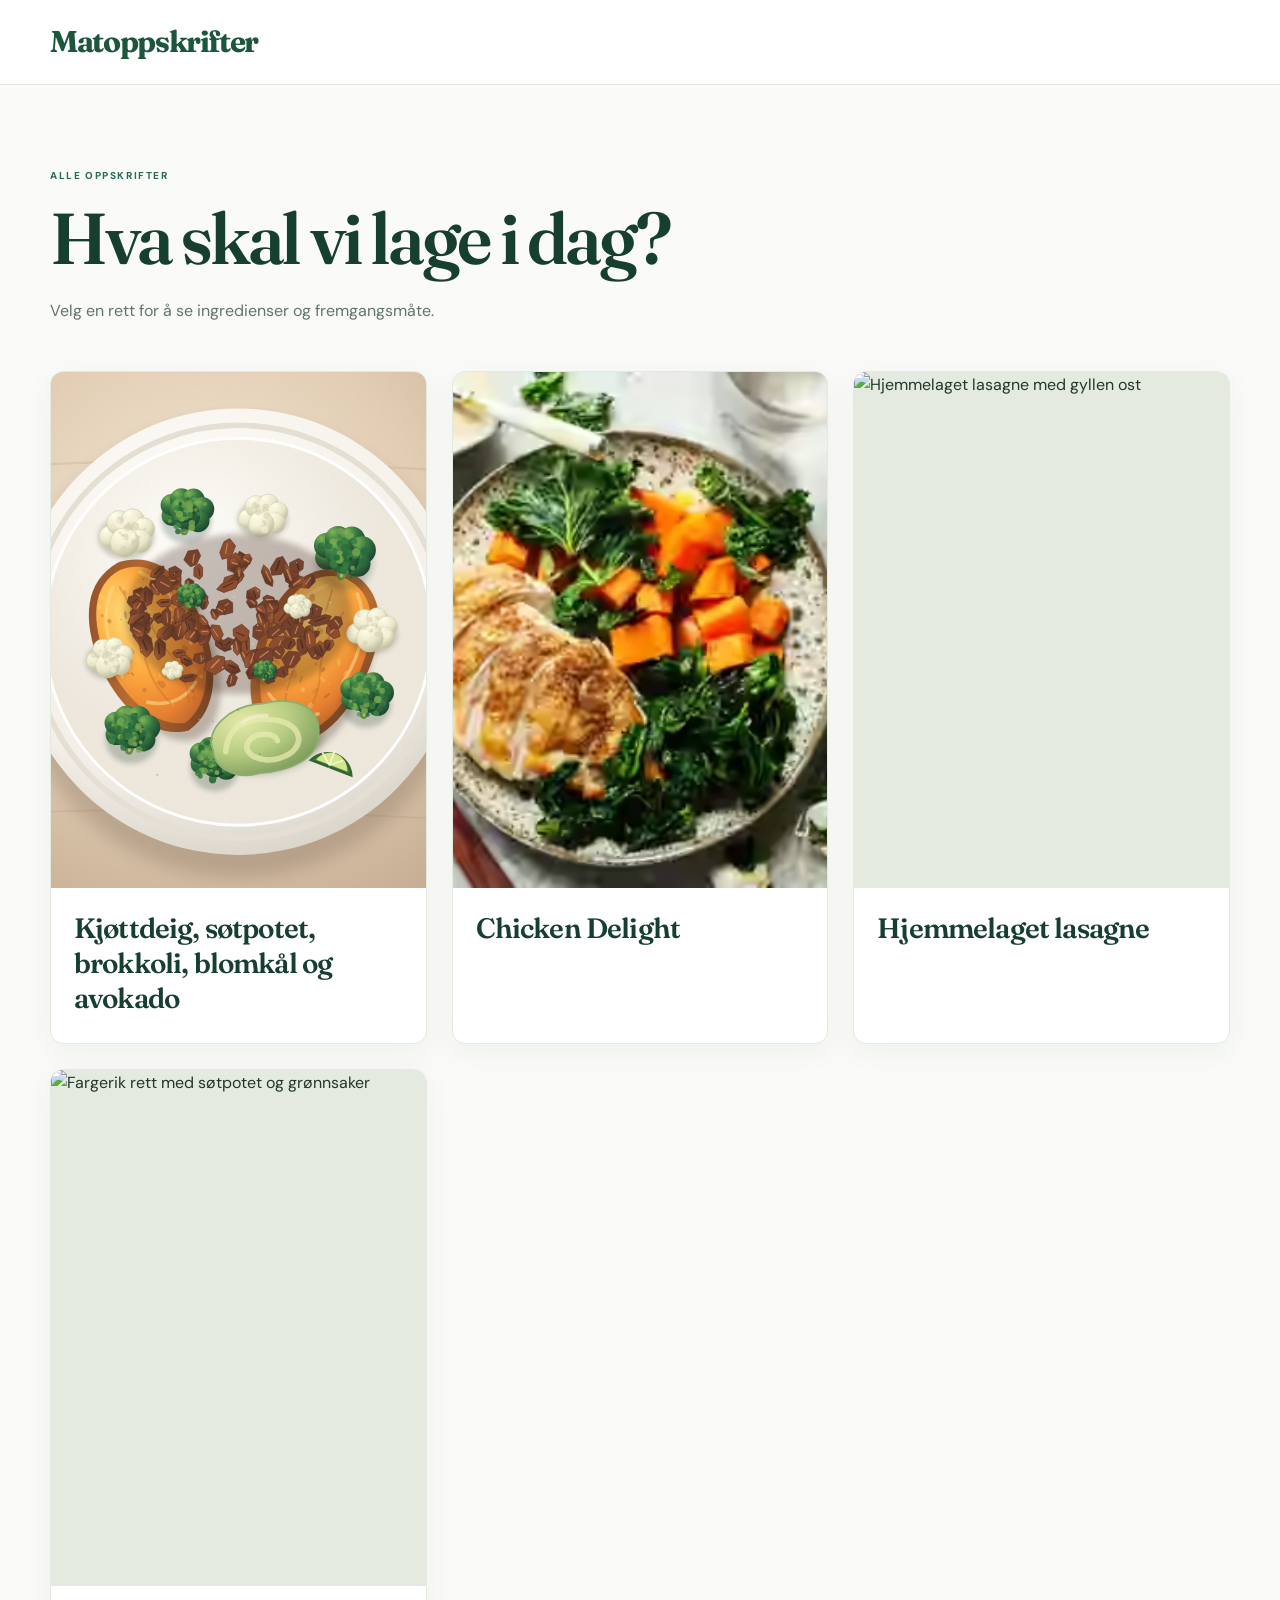
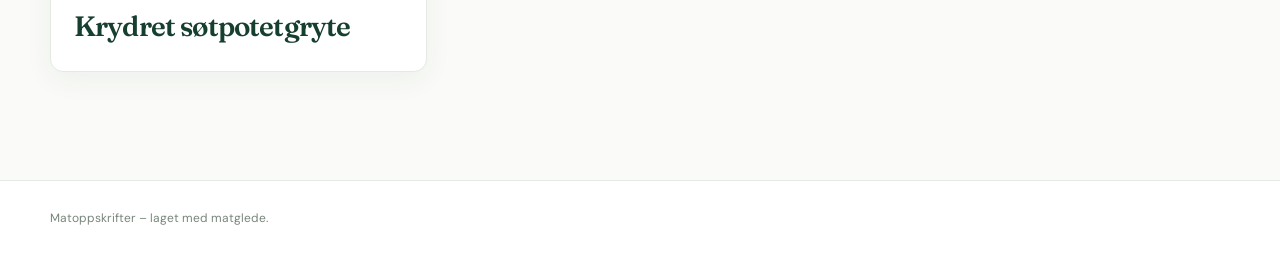
==== commit ca2b8f76: "Feature new sweet potato and ground beef recipe on homepage" ====
--- a/index.html
+++ b/index.html
@@ -47,8 +47,12 @@
     </section>
     <section class="library-list" aria-label="Oppskriftsoversikt">
       <div class="library-grid">
+        <a class="library-card" href="kjottdeig-sotpotet-brokkoli-blomkal-avokado.html">
+          <img class="library-card__photo" src="images/kjottdeig-sotpotet-brokkoli-blomkal-avokado.svg" width="480" height="516" alt="Illustrasjon av kjøttdeig med bakt søtpotet, brokkoli, blomkål og avokadodressing" fetchpriority="high">
+          <div class="library-card__body"><h2 class="library-card__title">Kjøttdeig, søtpotet, brokkoli, blomkål og avokado</h2></div>
+        </a>
         <a class="library-card" href="chicken-delight.html">
-          <img class="library-card__photo library-card__photo--chicken" src="images/chicken-delight.avif" width="480" height="516" alt="Stekt kylling med søtpotet og grønnkål" fetchpriority="high">
+          <img class="library-card__photo library-card__photo--chicken" src="images/chicken-delight.avif" width="480" height="516" alt="Stekt kylling med søtpotet og grønnkål" loading="lazy" decoding="async">
           <div class="library-card__body"><h2 class="library-card__title">Chicken Delight</h2></div>
         </a>
         <a class="library-card" href="lasagne.html">
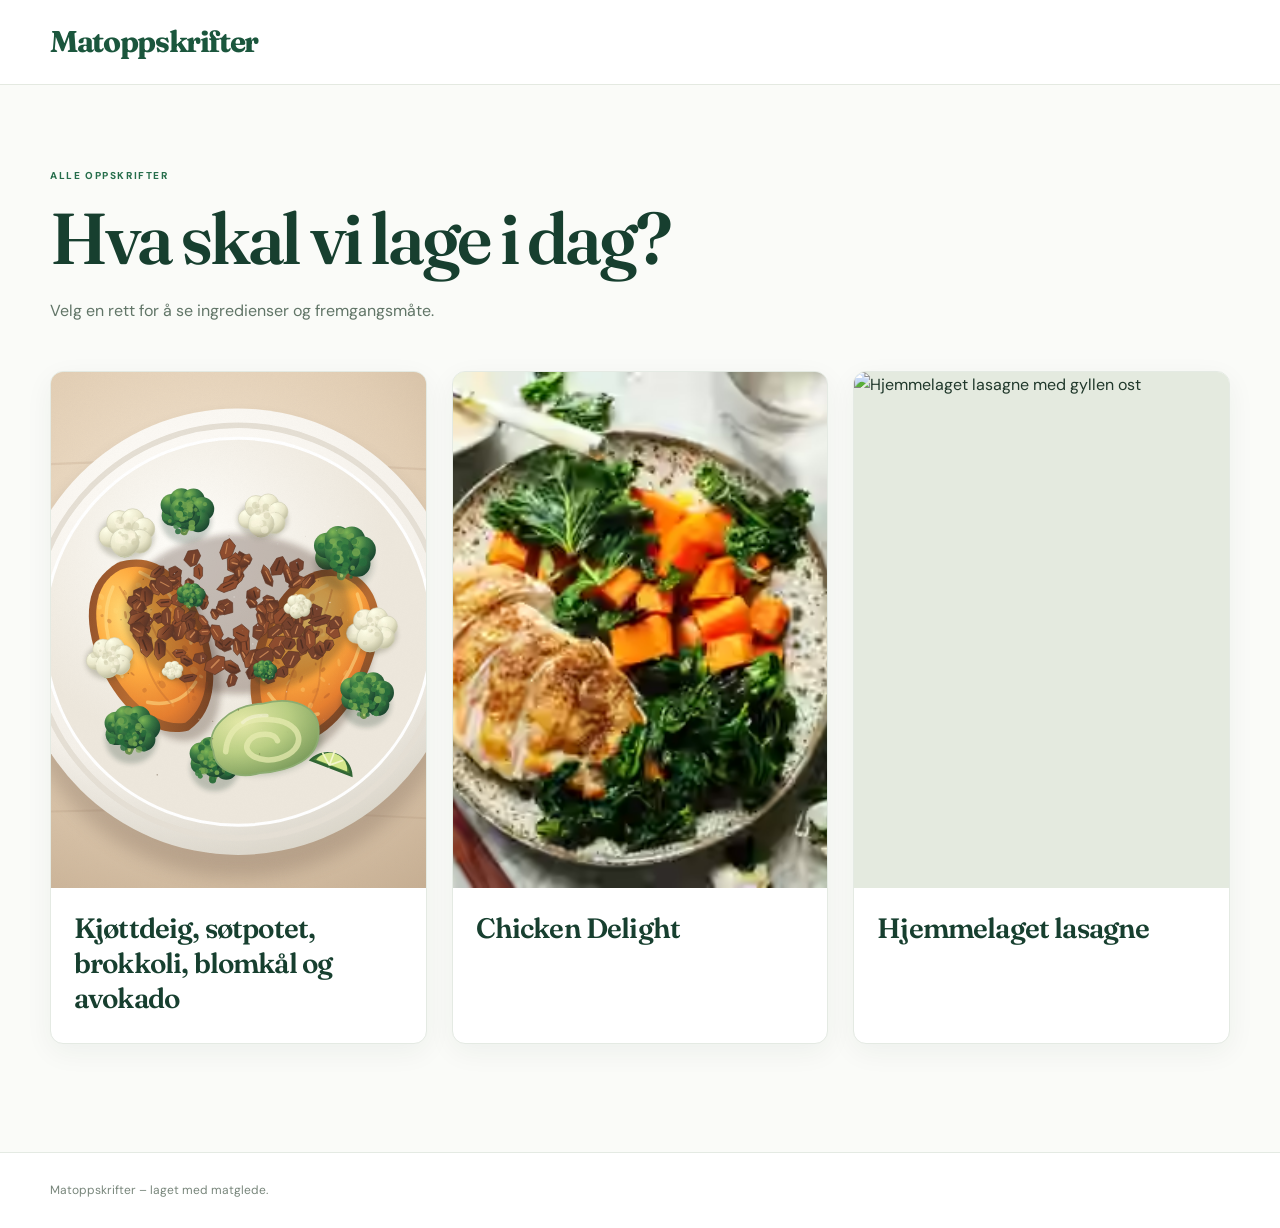
==== commit 22162a90: "Fjern søtpotetgryte fra oppskriftsoversikten" ====
--- a/index.html
+++ b/index.html
@@ -59,10 +59,6 @@
           <img class="library-card__photo" src="https://images.unsplash.com/photo-1574894709920-11b28e7367e3?auto=format&amp;fit=crop&amp;w=900&amp;q=85" width="480" height="516" alt="Hjemmelaget lasagne med gyllen ost" loading="lazy" decoding="async">
           <div class="library-card__body"><h2 class="library-card__title">Hjemmelaget lasagne</h2></div>
         </a>
-        <a class="library-card" href="sotpotetgryte.html">
-          <img class="library-card__photo" src="https://unsplash.com/photos/brPldWJ0jBQ/download?force=true&amp;w=900" width="480" height="516" alt="Fargerik rett med søtpotet og grønnsaker" loading="lazy" decoding="async" onerror="this.onerror=null;this.src='https://images.unsplash.com/photo-1547592180-85f173990554?auto=format&amp;fit=crop&amp;w=900&amp;q=85'">
-          <div class="library-card__body"><h2 class="library-card__title">Krydret søtpotetgryte</h2></div>
-        </a>
       </div>
     </section>
   </main>
